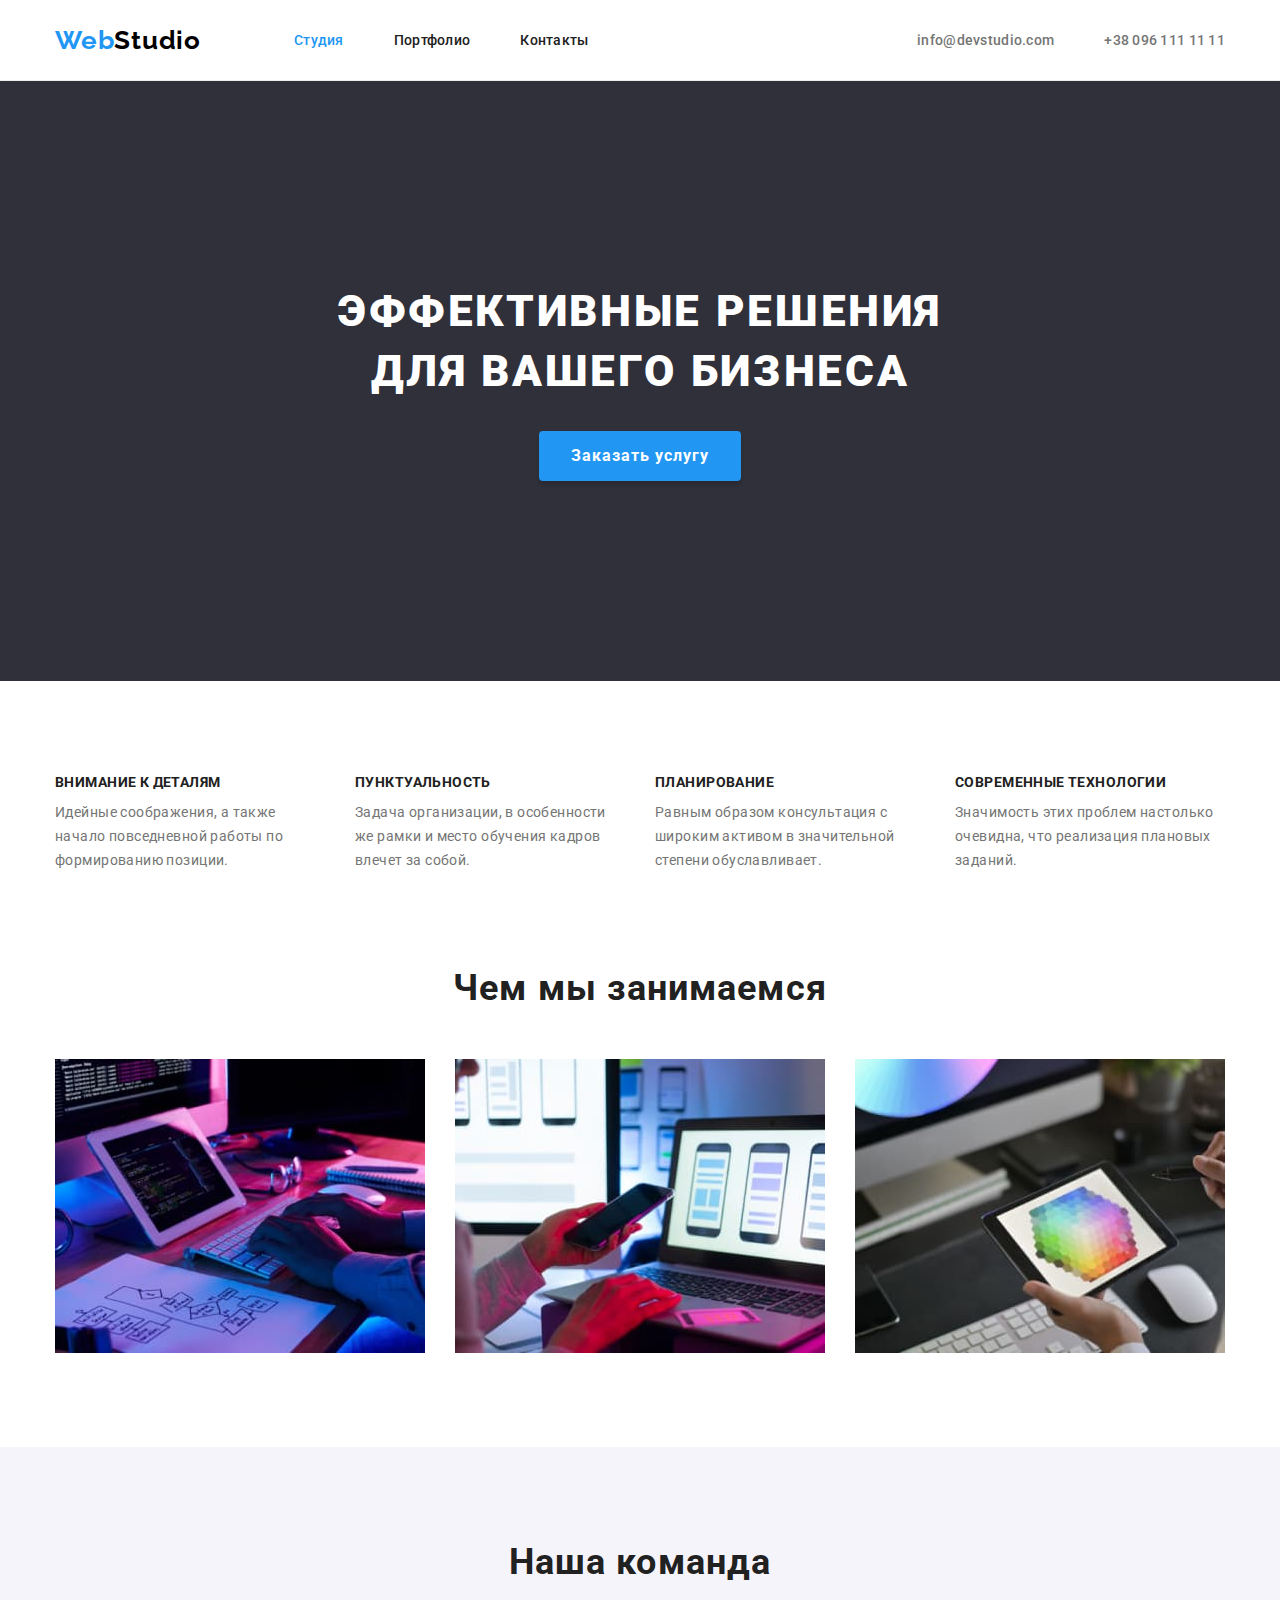
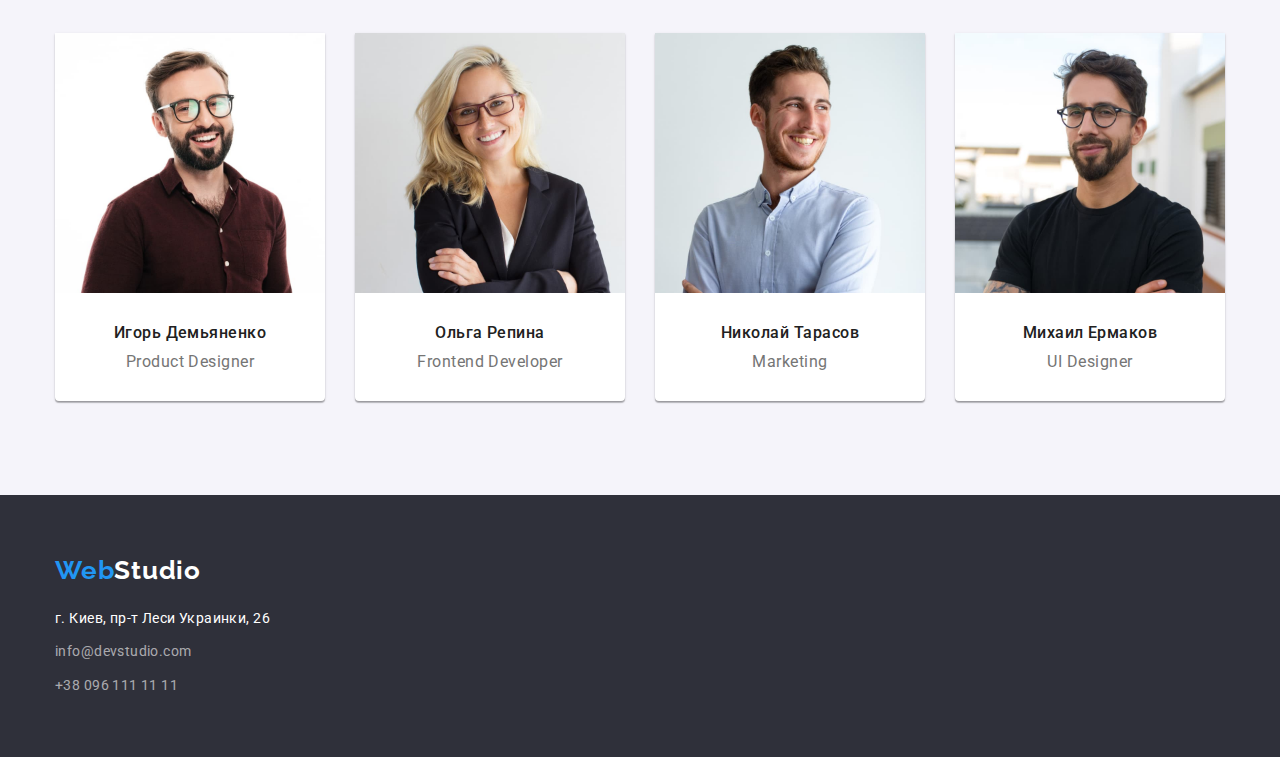
==== index.html @ ef883cbe "start-1" ====
<!DOCTYPE html>
<html lang="ru">

<head>
    <meta charset="UTF-8">
    <meta http-equiv="X-UA-Compatible" content="IE=edge">
    <meta name="viewport" content="width=device-width, initial-scale=1.0">
    <title>WebStudio</title>
    <link
    rel="stylesheet"
    href="https://cdnjs.cloudflare.com/ajax/libs/modern-normalize/1.1.0/modern-normalize.min.css"
    integrity="sha512-wpPYUAdjBVSE4KJnH1VR1HeZfpl1ub8YT/NKx4PuQ5NmX2tKuGu6U/JRp5y+Y8XG2tV+wKQpNHVUX03MfMFn9Q=="
    crossorigin="anonymous"
    referrerpolicy="no-referrer"
    />
    <link rel="preconnect" href="https://fonts.googleapis.com">
    <link rel="preconnect" href="https://fonts.gstatic.com" crossorigin>
    <link href="https://fonts.googleapis.com/css2?family=Raleway:wght@700&family=Roboto:wght@400;500;700;900&display=swap" rel="stylesheet">
    <link rel="stylesheet" href="./css/reset.css">    
    <link rel="stylesheet" href="./css/styles.css">
</head>

<body>
    <header class="header">
        <div class="container header-container">
        <nav class="page-nav">
            <a  href="./index.html" lang="en" class="logo">Web<span class="logo-text-black" >Studio</span></a>
            <ul class="nav-links" >
                <li class="nav-links-item"><a class="nav-links-link current-link" href="./index.html">Студия</a></li>
                <li class="nav-links-item"><a class="nav-links-link" href="./portfolio.html">Портфолио</a></li>
                <li class="nav-links-item"><a class="nav-links-link" href="#">Контакты</a></li>
            </ul>
        </nav>
            <ul class="contacts">
                <li class="contacts-item"><a href="mailto:info@devstudio.com" lang="en" class="contacts-link"> info@devstudio.com</a></li>
                <li class="contacts-item"><a href="tel:+380961111111" class="contacts-link" >+38 096 111 11 11</a></li>
            </ul>
        </div>
    </header>

    <main>
        <section class="hero-section">
            <h1 class="main-title">Эффективные решения для вашего бизнеса</h1>
            <button class="modal-btn" type="button"> Заказать услугу</button>
        </section>

        <section class="section">
            <h2 hidden>Студия</h2>
                <div class="container">
                    <ul class="studio-about">
                        <li class="studio-list">
                            <h3 class="studio-list-title">Внимание к деталям</h3>
                            <p class="studio-list-text">Идейные соображения, а также начало повседневной работы по формированию позиции.</p>
                        </li>
                        <li class="studio-list">
                            <h3 class="studio-list-title">Пунктуальность</h3>
                            <p class="studio-list-text">Задача организации, в особенности же рамки и место обучения кадров влечет за собой.</p>
                        </li>
                        <li class="studio-list">
                            <h3 class="studio-list-title">Планирование</h3>
                            <p class="studio-list-text">Равным образом консультация с широким активом в значительной степени обуславливает.</p>
                        </li>
                        <li class="studio-list">
                            <h3 class="studio-list-title">Современные технологии</h3>
                            <p class="studio-list-text">Значимость этих проблем настолько очевидна, что реализация плановых заданий.</p>
                        </li>
                    </ul>
                </div>
        </section>

        <section class="what-we-do-section">
            <h2 class="our-work-title">Чем мы занимаемся</h2>
                <div class="container">
                    <ul class="what-we-do-list">
                        <li class="our-work-img"><img src="images/img-working1.jpg" alt="фото чем мы занимаемся 1" width="370" height="294"></li>
                        <li class="our-work-img"><img src="images/img-working2.jpg" alt="фото чем мы занимаемся 2" width="370" height="294"></li>
                        <li class="our-work-img"><img src="images/img-working3.jpg" alt="фото чем мы занимаемся 3" width="370" height="294"></li>
                    </ul>
                </div>
        </section>

        <section class="section team-section">
            <h2 class="team-title">Наша команда</h2>
            <div class="container">
                <ul class="team-list">
                    <li class="team-list-item">
                        <img src="images/img-team1.jpg" alt="фото команда 1" width="270" height="260">
                        <div class="description-team"> 
                            <h3 class="team-names">Игорь Демьяненко</h3>
                            <p lang="en" class="team-position">Product Designer</p>
                        </div>
                    </li>

                    <li class="team-list-item">
                        <img src="images/img-team2.jpg" alt="фото команда 2" width="270" height="260">
                        <div  class="description-team">
                            <h3 class="team-names">Ольга Репина</h3>
                            <p lang="en" class="team-position">Frontend Developer</p>
                        </div>
                    </li>

                    <li class="team-list-item">
                        <img src="images/img-team3.jpg" alt="фото команда 3" width="270" height="260">
                        <div class="description-team">
                            <h3 class="team-names">Николай Тарасов</h3>
                            <p lang="en" class="team-position">Marketing</p>
                        </div>
                    </li>
                    
                    <li class="team-list-item">
                        <img src="images/img-team4.jpg" alt="фото команда 4" width="270" height="260">
                        <div class="description-team">
                            <h3 class="team-names">Михаил Ермаков</h3>
                            <p lang="en" class="team-position">UI Designer</p>
                        </div>
                    </li>
                </ul>
            </div>
        </section>

    </main>

    <footer class="footer">
        <div class="container footer-container">
            <a href="./index.html" lang="en" class="logo">Web<span class="logo-text-white">Studio</span></a>
            <address class="address">г. Киев, пр-т Леси Украинки, 26</address>
            <ul>
                <li class="contacts-list-footer">
                    <a href="mailto:info@devstudio.com" lang="en" class="contacts-list-link-footer" > info@devstudio.com</a>
                </li>
                <li class="contacts-list-footer">
                    <a href="tel:+380961111111" class="contacts-list-link-footer">+38 096 111 11 11</a>
                </li>
            </ul>
        </div>
    </footer>


</body>

</html>
---- css/styles.css ----
:root{
    --primary-color: #212121;
    --secondary-color: #757575;
    --white-color: #fff;
    --focus-hover-color: #2196F3;
    --background-color: #2F303A;
    --button-grey: #F5F4FA;
    --accent-color: #2196f3;
    --secondary-font-title: 'Raleway', sans-serif;
    --primary-font-title: 'Roboto', sans-serif;
    --secondary-background-color: #f5f4fa;
    --header-footer-background-color: #2f303a;
}

body {
    font-size: 14px;
    font-weight: 400;
    font-style: normal;
    font-family: 'Roboto', sans-serif;
    letter-spacing: 0.03em;
    color: var(--primary-color);
    background-color: var(--white-color);
}

.container {
    width: 1200px;
    margin: 0 auto;
    /* border: 1px solid red; */
    padding: 0 15px;
}

.section {
    padding: 94px 0;
}


.header-container,
.page-nav,
.contacts,
.nav-links,
.team-list,
.what-we-do-list,
.studio-about,
.button-filter-list,
.projects-list {
    display: flex;
}

.header-container{
    justify-content: space-between;
}


.logo {
    font-family: var(--secondary-font-title);
    font-weight: 700;
    font-size: 26px;
    line-height: calc(31 / 26);
    letter-spacing: 0.03em;
    color: #2196F3;
    margin-right: 93px;
}

.logo-text-black{
    color:  black;
}

.logo-text-white{
    color: white;
}

.nav-links-item + .nav-links-item {
    margin-left: 50px;
}


.contacts-item:not(:last-child) {
    margin-right: 50px;
}

.nav-links-link,
.contacts-link {
    padding: 32px 0;
    display: block;
    font-weight: 500;
    font-size: 14px;
    line-height: calc(16 / 14);
    letter-spacing: 0.02em;
    color: var(--primary-color);
}

.contacts-link{
    color: var(--secondary-color);
}

.contacts-link:focus,
.nav-links-link:focus,
.contacts-link-footer:focus,
.contacts-link:hover,
.nav-links-link:hover,
.contacts-link-footer:hover{
color: var(--focus-hover-color);
}

.page-nav {
    align-items: center;
}

.main-title-container,
.footer-container{
    background: var(--background-color);
}

.header {
    background-color: var(--white-color);
    border-bottom: 1px solid #ececec;
}


.contacts-link:focus,
.nav-links-link:hover,
.contacts-link:hover,
.nav-links-link:focus,
.contacts-list-link-footer:hover,
.contacts-list-link-footer:focus {
    color: var(--accent-color);
}

.modal-btn:hover,
.modal-btn:focus {
    background: #188ce8;
    box-shadow: 0px 4px 4px rgba(0, 0, 0, 0.15);
    border-radius: 4px;
}

.nav-links-item:current {
    color: var(--accent-color);
}

.current-link {
    color: var(--accent-color);
}

.modal-btn {
    font-family: inherit;
    font-weight: 700;
    font-size: 16px;
    font-style: inherit;
    line-height: 1.88em;
    letter-spacing: 0.06em;
    background-color: var(--accent-color);
    color: var(--white-color);
    box-shadow: 0px 4px 4px rgba(0, 0, 0, 0.15);
    border-radius: 4px;
    padding: 10px 32px;
    margin-top: 30px;
}

.main-title{
    font-weight: 900;
    font-size: 44px;
    line-height: calc(60 / 44);
    text-align: center;
    letter-spacing: 0.06em;
    text-transform: uppercase;
    color: var(--white-color);
    margin: auto;
    width: 696px;
    height: 120px;
}

.hero-section {
    background-color: var(--header-footer-background-color);
    text-align: center;
    padding: 200px 0;
}


.studio-list h3 {
    font-weight: 700;
    line-height: 1.14;
    font-size: inherit;
    text-transform: uppercase;
    margin-bottom: 10px;
}


.studio-list-text{
    line-height: 1.71em;
    color: var(--secondary-color);
    width: 270px;
} 

.what-we-do-section {
    background-color: var(--white-color);
    padding-bottom: 94px;
}

.our-work-title,
.team-title{
    font-weight: 700;
    font-size: 36px;
    line-height: calc(42 / 36);
    text-align: center;
    letter-spacing: 0.03em;
    color: var(--primary-color);
    margin-bottom: 50px;
}

.our-work-img {
    width: 370px;
    mix-blend-mode: normal;
}

.section h2 {
    margin-bottom: 50px;
}

.team-section {
    background-color: var(--secondary-background-color);
}

.team-list-item {
    background-color: var(--white-color);
    box-shadow: 0px 1px 3px rgba(0, 0, 0, 0.12), 0px 1px 1px rgba(0, 0, 0, 0.14),
    0px 2px 1px rgba(0, 0, 0, 0.2);
    border-radius: 0px 0px 4px 4px;
}

.team-names{
    font-weight: 500;
    font-size: 16px;
    line-height: calc(19 / 16);
    letter-spacing: 0.03em;
    color: var(--primary-color);
    text-align: center;
    margin-bottom: 10px;
}

.description-team {
    padding: 30px 0;
}

.studio-list:not(:last-child),
.our-work-img:not(:last-child),
.team-list-item:not(:last-child) {
    margin-right: 30px;
}

.team-position{
    font-size: 16px;
    line-height: calc(19 / 16);
    letter-spacing: 0.03em;
    text-align: center;
    color: var(--secondary-color);
}


.footer {
    background-color: var(--header-footer-background-color);
    padding: 60px 0;
}


.address{
    font-style: normal;
    font-weight: normal;
    font-size: 14px;
    line-height: calc(24 / 14);
    letter-spacing: 0.03em;
    color: var(--white-color);
    margin-top: 20px;
    margin-bottom: 9px;
}

.contacts-list-link-footer{
font-weight: normal;
font-size: 14px;
line-height: calc(24 / 14);
letter-spacing: 0.03em;
color: rgba(255, 255, 255, 0.6);
}

.contacts-list-footer:not(:last-child) {
    margin-bottom: 9px;
    line-height: 1.71em;
}

/* PORTFOLIO*/

.button-filter-item {
    font-family: inherit;
    font-style: inherit;
    font-weight: 500;
    font-size: 16px;
    line-height: 1.63em;
    align-items: center;
    text-align: center;
    border-radius: 4px;
    letter-spacing: inherit;
    color: inherit;
    background: var(--secondary-background-color);
    border-radius: 4px;
    height: 38px;
    padding: 6px 22px;
    margin: 0 8px 50px 0;
}
.button-filter-item + .button-filter-item + .button-filter-item {
    margin-right: 30px;
}

.button-filter-item:hover,
.button-filter-item:focus {
    color: var(--white-color);
    background-color: var(--accent-color);
    box-shadow: 0px 3px 1px rgba(0, 0, 0, 0.1), 0px 1px 2px rgba(0, 0, 0, 0.08),
    0px 2px 2px rgba(0, 0, 0, 0.12);
}
.description-title {
    font-weight: 700;
    font-size: 18px;
    line-height: 2em;
    letter-spacing: 0.06em;
    margin-bottom: 4px;
}
.description-subtitle {
    font-size: 16px;
    line-height: 1.88em;
    color: var(--secondary-color);
}
.description-projects {
    padding: 20px 24px;
}
.filter-section {
    background-color: var(--white-color);
}
.button-filter-list {
    justify-content: center;
}

.projects-list {
    flex-wrap: wrap;
    margin: -15px;
}
.projects-list-item {
    margin: 15px;

    flex-basis: calc(100% / 3 - 30px);
}
.description-projects {
    border: 1px solid #eeeeee;
    overflow: hidden;
}

.no-gap {
    display: block;
}
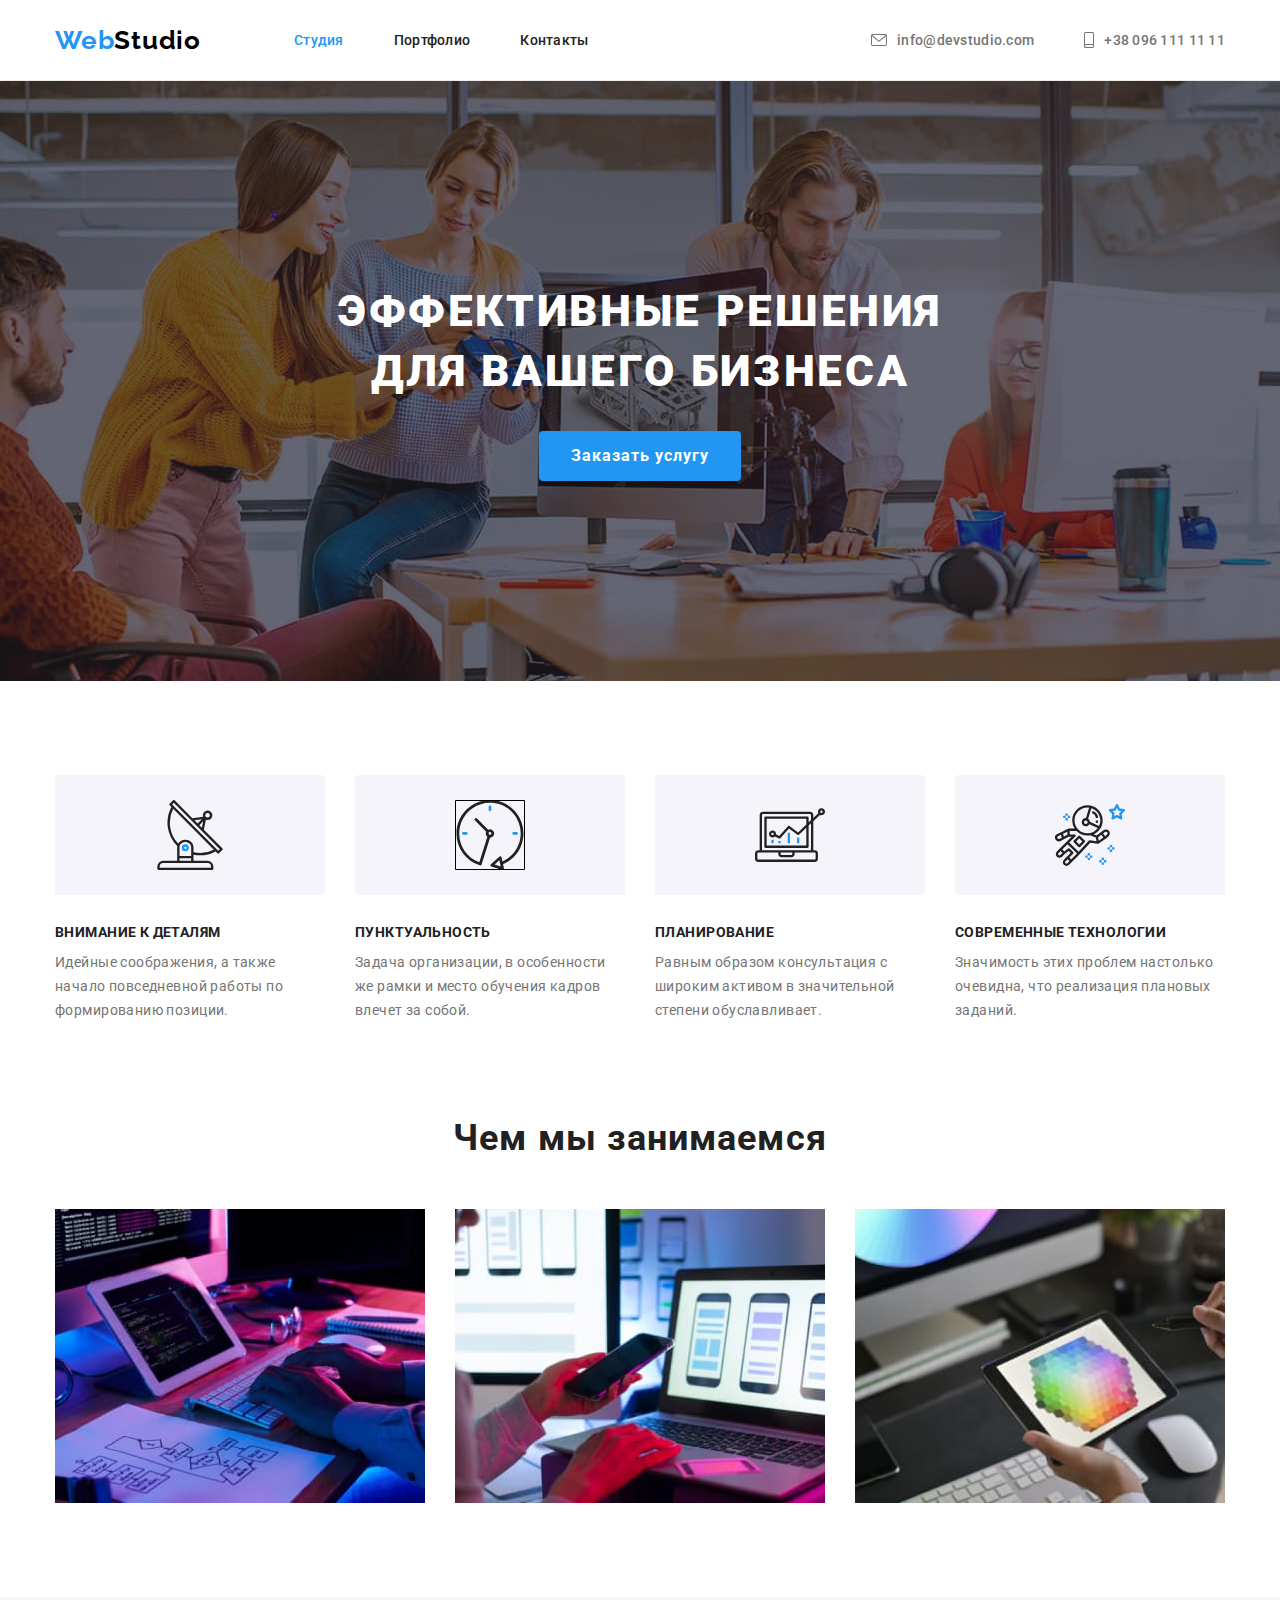
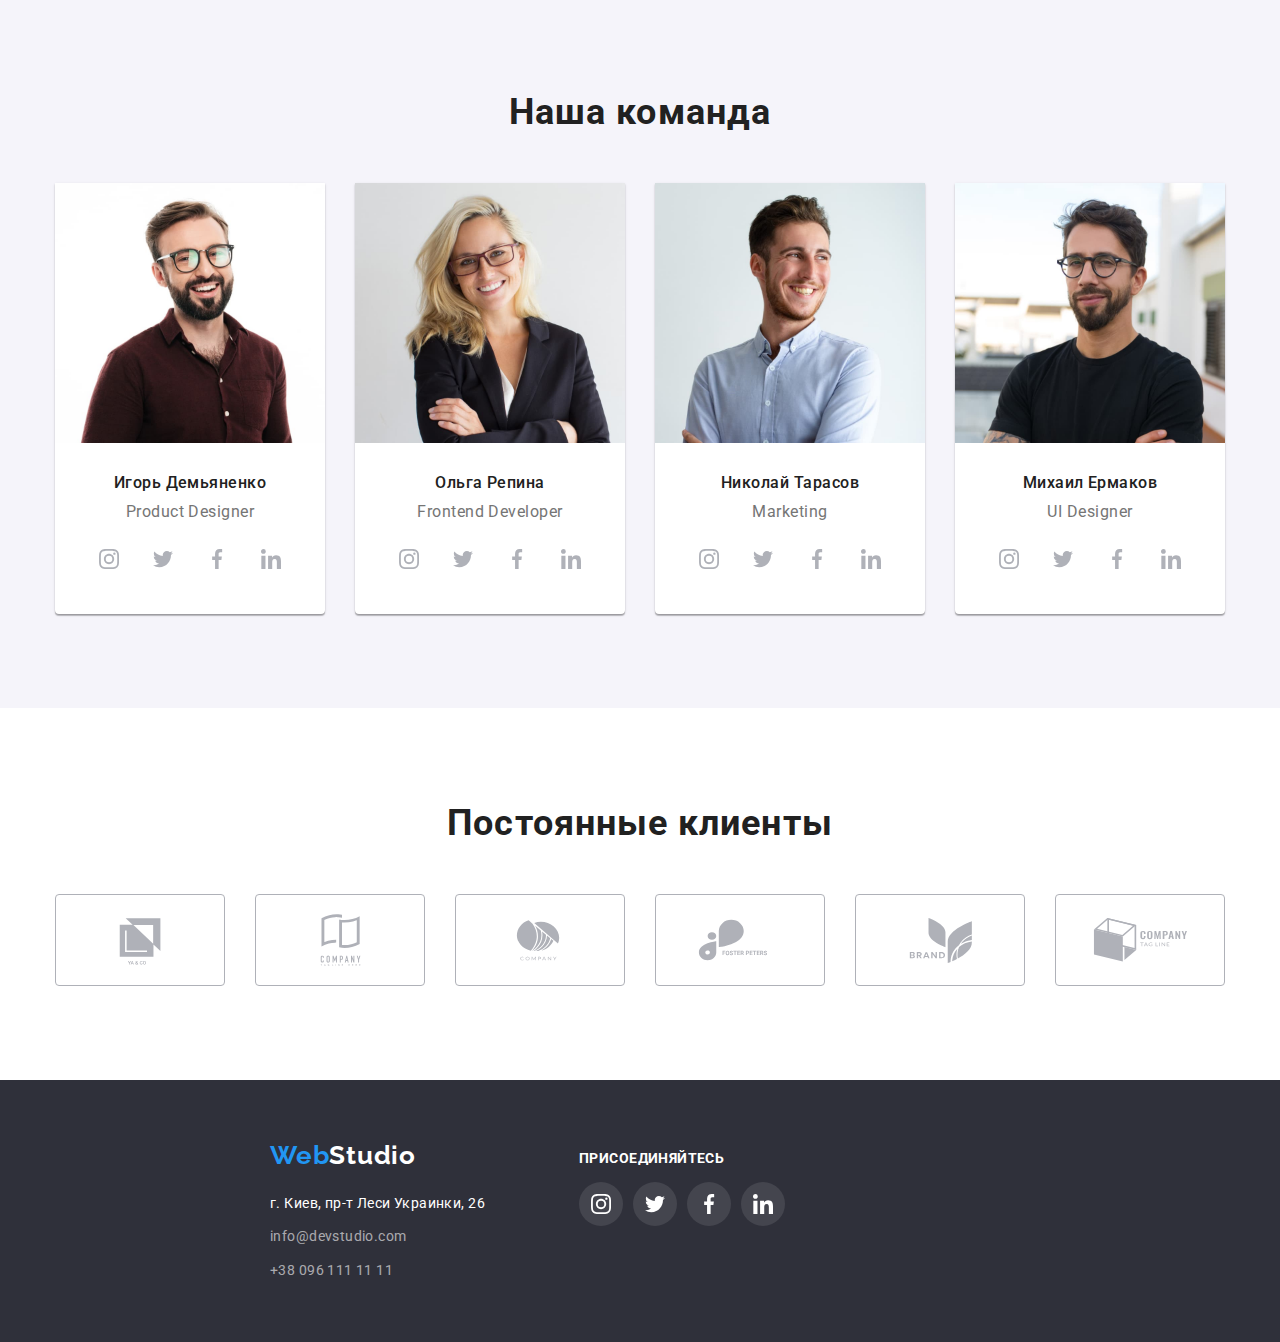
==== commit 9cdce85f: "hw-4-fin1" ====
--- a/index.html
+++ b/index.html
@@ -32,8 +32,22 @@
             </ul>
         </nav>
             <ul class="contacts">
-                <li class="contacts-item"><a href="mailto:info@devstudio.com" lang="en" class="contacts-link"> info@devstudio.com</a></li>
-                <li class="contacts-item"><a href="tel:+380961111111" class="contacts-link" >+38 096 111 11 11</a></li>
+                <li class="contacts-item">
+                    <a href="mailto:info@devstudio.com" lang="en" class="contacts-link"> 
+                        <svg class="header-contacts-svg" width="16px" height="12px">
+                            <use href="./images/sprite-svg.svg#icon-envelope"></use>
+                        </svg>
+                        info@devstudio.com
+                    </a>
+                </li>
+                <li class="contacts-item">
+                    <a href="tel:+380961111111" class="contacts-link" >
+                        <svg class="header-contacts-svg" width="10px" height="16px">
+                            <use href="./images/sprite-svg.svg#icon-smartphone"></use>
+                        </svg>
+                        +38 096 111 11 11
+                    </a>
+                </li>
             </ul>
         </div>
     </header>
@@ -49,18 +63,38 @@
                 <div class="container">
                     <ul class="studio-about">
                         <li class="studio-list">
+                            <button type="button" class="button-studio-list"> 
+                                <svg class="studio-list-svg" width="70px" height="70px"> 
+                                    <use href="./images/sprite-svg.svg#icon-antenna"></use> 
+                                </svg>
+                            </button>
                             <h3 class="studio-list-title">Внимание к деталям</h3>
                             <p class="studio-list-text">Идейные соображения, а также начало повседневной работы по формированию позиции.</p>
                         </li>
                         <li class="studio-list">
+                            <button type="button" class="button-studio-list">
+                                <svg class="studio-list-svg" width="70px" height="70px">
+                                    <use href="./images/sprite-svg.svg#icon-clock"></use>
+                                </svg>
+                            </button>
                             <h3 class="studio-list-title">Пунктуальность</h3>
                             <p class="studio-list-text">Задача организации, в особенности же рамки и место обучения кадров влечет за собой.</p>
                         </li>
                         <li class="studio-list">
+                            <button type="button" class="button-studio-list">
+                                <svg class="studio-list-svg" width="70px" height="70px">
+                                    <use href="./images/sprite-svg.svg#icon-diagram"></use>
+                                </svg>
+                            </button>
                             <h3 class="studio-list-title">Планирование</h3>
                             <p class="studio-list-text">Равным образом консультация с широким активом в значительной степени обуславливает.</p>
                         </li>
                         <li class="studio-list">
+                            <button type="button" class="button-studio-list">
+                                <svg class="studio-list-svg" width="70px" height="70px">
+                                    <use href="./images/sprite-svg.svg#icon-astronaut"></use>
+                                </svg>
+                            </button>
                             <h3 class="studio-list-title">Современные технологии</h3>
                             <p class="studio-list-text">Значимость этих проблем настолько очевидна, что реализация плановых заданий.</p>
                         </li>
@@ -88,6 +122,44 @@
                         <div class="description-team"> 
                             <h3 class="team-names">Игорь Демьяненко</h3>
                             <p lang="en" class="team-position">Product Designer</p>
+                            <ul class="team-social-list">
+                                <li class="team-social-list-item">
+                                    <button type="button" class="button-team-social-list">
+                                        <a href="" class="team-list-social-link">
+                                            <svg class="team-list-svg">
+                                                <use href="./images/sprite-svg.svg#icon-instagram"></use>
+                                            </svg>
+                                        </a>
+                                    </button>
+                                </li>
+                                <li class="team-social-list-item">
+                                    <button type="button" class="button-team-social-list">
+                                        <a href="" class="team-list-social-link">
+                                            <svg class="team-list-svg">
+                                                <use href="./images/sprite-svg.svg#icon-twitter"></use>
+                                            </svg>
+                                        </a>
+                                    </button>
+                                </li>
+                                <li class="team-social-list-item">
+                                    <button type="button" class="button-team-social-list">
+                                        <a href="" class="team-list-social-link">
+                                            <svg class="team-list-svg">
+                                                <use href="./images/sprite-svg.svg#icon-facebook"></use>
+                                            </svg>
+                                        </a>
+                                    </button>
+                                </li>
+                                <li class="team-social-list-item">
+                                    <button type="button" class="button-team-social-list">
+                                        <a href="" class="team-list-social-link">
+                                            <svg class="team-list-svg">
+                                                <use href="./images/sprite-svg.svg#icon-linkedin"></use>
+                                            </svg>
+                                        </a>
+                                    </button>
+                                </li>
+                            </ul>
                         </div>
                     </li>
 
@@ -96,6 +168,44 @@
                         <div  class="description-team">
                             <h3 class="team-names">Ольга Репина</h3>
                             <p lang="en" class="team-position">Frontend Developer</p>
+                            <ul class="team-social-list">
+                                <li class="team-social-list-item">
+                                    <button type="button" class="button-team-social-list">
+                                        <a href="" class="team-list-social-link">
+                                            <svg class="team-list-svg">
+                                                <use href="./images/sprite-svg.svg#icon-instagram"></use>
+                                            </svg>
+                                        </a>
+                                    </button>
+                                </li>
+                                <li class="team-social-list-item">
+                                    <button type="button" class="button-team-social-list">
+                                        <a href="" class="team-list-social-link">
+                                            <svg class="team-list-svg">
+                                                <use href="./images/sprite-svg.svg#icon-twitter"></use>
+                                            </svg>
+                                        </a>
+                                    </button>
+                                </li>
+                                <li class="team-social-list-item">
+                                    <button type="button" class="button-team-social-list">
+                                        <a href="" class="team-list-social-link">
+                                            <svg class="team-list-svg">
+                                                <use href="./images/sprite-svg.svg#icon-facebook"></use>
+                                            </svg>
+                                        </a>
+                                    </button>
+                                </li>
+                                <li class="team-social-list-item">
+                                    <button type="button" class="button-team-social-list">
+                                        <a href="" class="team-list-social-link">
+                                            <svg class="team-list-svg">
+                                                <use href="./images/sprite-svg.svg#icon-linkedin"></use>
+                                            </svg>
+                                        </a>
+                                    </button>
+                                </li>
+                            </ul>
                         </div>
                     </li>
 
@@ -104,6 +214,44 @@
                         <div class="description-team">
                             <h3 class="team-names">Николай Тарасов</h3>
                             <p lang="en" class="team-position">Marketing</p>
+                            <ul class="team-social-list">
+                                <li class="team-social-list-item">
+                                    <button type="button" class="button-team-social-list">
+                                        <a href="" class="team-list-social-link">
+                                            <svg class="team-list-svg">
+                                                <use href="./images/sprite-svg.svg#icon-instagram"></use>
+                                            </svg>
+                                        </a>
+                                    </button>
+                                </li>
+                                <li class="team-social-list-item">
+                                    <button type="button" class="button-team-social-list">
+                                        <a href="" class="team-list-social-link">
+                                            <svg class="team-list-svg">
+                                                <use href="./images/sprite-svg.svg#icon-twitter"></use>
+                                            </svg>
+                                        </a>
+                                    </button>
+                                </li>
+                                <li class="team-social-list-item">
+                                    <button type="button" class="button-team-social-list">
+                                        <a href="" class="team-list-social-link">
+                                            <svg class="team-list-svg">
+                                                <use href="./images/sprite-svg.svg#icon-facebook"></use>
+                                            </svg>
+                                        </a>
+                                    </button>
+                                </li>
+                                <li class="team-social-list-item">
+                                    <button type="button" class="button-team-social-list">
+                                        <a href="" class="team-list-social-link">
+                                            <svg class="team-list-svg">
+                                                <use href="./images/sprite-svg.svg#icon-linkedin"></use>
+                                            </svg>
+                                        </a>
+                                    </button>
+                                </li>
+                            </ul>
                         </div>
                     </li>
                     
@@ -112,24 +260,168 @@
                         <div class="description-team">
                             <h3 class="team-names">Михаил Ермаков</h3>
                             <p lang="en" class="team-position">UI Designer</p>
+                            <ul class="team-social-list">
+                                <li class="team-social-list-item">
+                                    <button type="button" class="button-team-social-list">
+                                        <a href="" class="team-list-social-link">
+                                            <svg class="team-list-svg">
+                                                <use href="./images/sprite-svg.svg#icon-instagram"></use>
+                                            </svg>
+                                        </a>
+                                    </button>
+                                </li>
+                                <li class="team-social-list-item">
+                                    <button type="button" class="button-team-social-list">
+                                        <a href="" class="team-list-social-link">
+                                            <svg class="team-list-svg">
+                                                <use href="./images/sprite-svg.svg#icon-twitter"></use>
+                                            </svg>
+                                        </a>
+                                    </button>
+                                </li>
+                                <li class="team-social-list-item">
+                                    <button type="button" class="button-team-social-list">
+                                        <a href="" class="team-list-social-link">
+                                            <svg class="team-list-svg">
+                                                <use href="./images/sprite-svg.svg#icon-facebook"></use>
+                                            </svg>
+                                        </a>
+                                    </button>
+                                </li>
+                                <li class="team-social-list-item">
+                                    <button type="button" class="button-team-social-list">
+                                        <a href="" class="team-list-social-link">
+                                            <svg class="team-list-svg">
+                                                <use href="./images/sprite-svg.svg#icon-linkedin"></use>
+                                            </svg>
+                                        </a>
+                                    </button>
+                                </li>
+                            </ul>
                         </div>
                     </li>
                 </ul>
             </div>
         </section>
 
+        <section class="section clients-section">
+            <h2 class="clients-title">Постоянные клиенты</h2>
+            <div class="container">
+                <ul class="clients-list">
+                    <li class="clients-list-item">
+                        <button type="button" class="button-clients-list">
+                            <a href="" class="clients-list-link">
+                                <svg class="clients-icon-svg">
+                                    <use href="./images/sprite-svg.svg#icon-client1"></use>
+                                </svg>
+                            </a>
+                        </button>
+                    </li>
+                    <li class="clients-list-item">
+                        <button type="button" class="button-clients-list">
+                            <a href="" class="clients-list-link">
+                                <svg class="clients-icon-svg">
+                                    <use href="./images/sprite-svg.svg#icon-client2"></use>
+                                </svg>
+                            </a>
+                        </button>
+                    </li>
+                    <li class="clients-list-item">
+                        <button type="button" class="button-clients-list">
+                            <svg class="clients-icon-svg">
+                                <use href="./images/sprite-svg.svg#icon-client3"></use>
+                            </svg>
+                        </button>
+                    </li>
+                    <li class="clients-list-item">
+                        <button type="button" class="button-clients-list">
+                            <a href="" class="clients-list-link">
+                                <svg class="clients-icon-svg">
+                                    <use href="./images/sprite-svg.svg#icon-client4"></use>
+                                </svg>
+                            </a>
+                        </button>
+                    </li>
+                    <li class="clients-list-item">
+                        <button type="button" class="button-clients-list">
+                            <a href="" class="clients-list-link">
+                                <svg class="clients-icon-svg">
+                                    <use href="./images/sprite-svg.svg#icon-client5"></use>
+                                </svg>
+                            </a>
+                        </button>
+                    </li>
+                    <li class="clients-list-item">
+                        <button type="button" class="button-clients-list">
+                            <a href="" class="clients-list-link">
+                                <svg class="clients-icon-svg">
+                                    <use href="./images/sprite-svg.svg#icon-client6"></use>
+                                </svg>
+                            </a>
+                        </button>
+                    </li>
+                </ul>
+
+            </div>
+        </section>
+
     </main>
 
     <footer class="footer">
         <div class="container footer-container">
-            <a href="./index.html" lang="en" class="logo">Web<span class="logo-text-white">Studio</span></a>
-            <address class="address">г. Киев, пр-т Леси Украинки, 26</address>
-            <ul>
-                <li class="contacts-list-footer">
-                    <a href="mailto:info@devstudio.com" lang="en" class="contacts-list-link-footer" > info@devstudio.com</a>
+            <ul class="footer-contacts-boxes">
+                <li class="contacts-box">
+                    <a href="./index.html" lang="en" class="logo">Web<span class="logo-text-white">Studio</span></a>
+                    <address class="address">г. Киев, пр-т Леси Украинки, 26</address>
+                    <ul>
+                        <li class="contacts-list-footer">
+                            <a href="mailto:info@devstudio.com" lang="en" class="contacts-list-link-footer" > info@devstudio.com</a>
+                        </li>
+                        <li class="contacts-list-footer">
+                            <a href="tel:+380961111111" class="contacts-list-link-footer">+38 096 111 11 11</a>
+                        </li>
+                    </ul>
                 </li>
-                <li class="contacts-list-footer">
-                    <a href="tel:+380961111111" class="contacts-list-link-footer">+38 096 111 11 11</a>
+                <li class="footer-social-box">
+                    <h3 class="footer-social-title">ПРИСОЕДИНЯЙТЕСЬ</h3>
+                    <ul class="footer-social-list">
+                        <li class="footer-social-list-item">
+                            <button type="button" class="button-footer-social-list">
+                                <a href="" class="footer-list-social-link">
+                                    <svg class="footer-list-social-svg">
+                                        <use href="./images/sprite-svg.svg#icon-instagram"></use>
+                                    </svg>
+                                </a>
+                            </button>
+                        </li>
+                        <li class="footer-social-list-item">
+                            <button type="button" class="button-footer-social-list">
+                                <a href="" class="footer-list-social-link">
+                                    <svg class="footer-list-social-svg">
+                                        <use href="./images/sprite-svg.svg#icon-twitter"></use>
+                                    </svg>
+                                </a>
+                            </button>
+                        </li>
+                        <li class="footer-social-list-item">
+                            <button type="button" class="button-footer-social-list">
+                                <a href="" class="footer-list-social-link">
+                                    <svg class="footer-list-social-svg">
+                                        <use href="./images/sprite-svg.svg#icon-facebook"></use>
+                                    </svg>
+                                </a>
+                            </button>
+                        </li>
+                        <li class="footer-social-list-item">
+                            <button type="button" class="button-footer-social-list">
+                                <a href="" class="footer-list-social-link">
+                                    <svg class="footer-list-social-svg">
+                                        <use href="./images/sprite-svg.svg#icon-linkedin"></use>
+                                    </svg>
+                                </a>
+                            </button>
+                        </li>
+                    </ul>
                 </li>
             </ul>
         </div>
--- a/css/styles.css
+++ b/css/styles.css
@@ -10,6 +10,7 @@
     --primary-font-title: 'Roboto', sans-serif;
     --secondary-background-color: #f5f4fa;
     --header-footer-background-color: #2f303a;
+    --grey-icons-AFB1B8: #AFB1B8;
 }
 
 body {
@@ -25,7 +26,7 @@
 .container {
     width: 1200px;
     margin: 0 auto;
-    /* border: 1px solid red; */
+    /*border: 1px solid red; */
     padding: 0 15px;
 }
 
@@ -42,7 +43,8 @@
 .what-we-do-list,
 .studio-about,
 .button-filter-list,
-.projects-list {
+.projects-list,
+.clients-list {
     display: flex;
 }
 
@@ -90,15 +92,24 @@
 }
 
 .contacts-link{
+    display: flex;
+    align-items: center;
     color: var(--secondary-color);
-}
+    gap: 10px;
+}
+
+.header-contacts-svg {
+    fill: currentColor;
+}
+
+
 
 .contacts-link:focus,
 .nav-links-link:focus,
 .contacts-link-footer:focus,
 .contacts-link:hover,
 .nav-links-link:hover,
-.contacts-link-footer:hover{
+.contacts-link-footer:hover {
 color: var(--focus-hover-color);
 }
 
@@ -173,7 +184,20 @@
     background-color: var(--header-footer-background-color);
     text-align: center;
     padding: 200px 0;
-}
+    max-width: 1600px;
+    height: 600px;
+    margin-left: auto;
+    margin-right: auto;
+    background-image: linear-gradient(
+        to right,
+        rgba(47, 48, 58, 0.4),
+        rgba(47, 48, 58, 0.4)),
+    url(../images/img-bg.jpg);
+    background-repeat: no-repeat;
+    background-position: center;
+    background-size: cover;
+}
+
 
 
 .studio-list h3 {
@@ -184,20 +208,34 @@
     margin-bottom: 10px;
 }
 
-
-.studio-list-text{
+.button-studio-list {
+    display: flex;
+    margin: 0 0 30px 0;
+    padding: 25px 100px;
+    width: 270px;
+    height: 120px;
+    border-radius: 4px;
+    background-color: rgba(245, 244, 250, 1);
+}
+
+
+.studio-list-text {
     line-height: 1.71em;
     color: var(--secondary-color);
     width: 270px;
 } 
 
+
+
+
 .what-we-do-section {
     background-color: var(--white-color);
     padding-bottom: 94px;
 }
 
 .our-work-title,
-.team-title{
+.team-title,
+.clients-title{
     font-weight: 700;
     font-size: 36px;
     line-height: calc(42 / 36);
@@ -211,6 +249,8 @@
     width: 370px;
     mix-blend-mode: normal;
 }
+
+
 
 .section h2 {
     margin-bottom: 50px;
@@ -237,6 +277,84 @@
     margin-bottom: 10px;
 }
 
+.team-social-list {
+    display: inline-flex;
+    margin-right: 32px;
+    margin-left: 32px;
+}
+
+.team-social-list-item {
+    margin-top: 16px;
+}
+
+.team-social-list-item:not(:last-child) {
+    margin-right: 10px;
+}
+
+.button-team-social-list {
+    width: 44px;
+    height: 44px;
+    border-radius: 50%;
+    background-color: var(--white-color);
+    color: var(--white-color);
+}
+
+.button-team-social-list:focus,
+.button-team-social-list:hover {
+    background-color: var(--focus-hover-color);
+    color: var(--white-color);
+}
+
+.team-list-svg {
+    width: 44px;
+    height: 44px;
+    padding: 12px;
+    fill: var(--grey-icons-AFB1B8)
+}
+
+
+.team-list-svg:hover {
+    fill: var(--white-color);
+}
+
+
+
+.clients-list {
+gap: 30px;
+}
+
+.button-clients-list{
+    display: flex;
+    box-sizing: border-box;
+    width: 170px;
+    height: 92px;
+    border-radius: 4px;
+    background-color: var(--white-color);
+    border: 1px solid var(--grey-icons-AFB1B8);
+}
+
+.button-clients-list:hover,
+.button-clients-list:focus {
+border: 1px solid var(--focus-hover-color);
+}
+
+.clients-list-link {
+    width: 170px;
+    height: 92px;
+}
+
+.clients-icon-svg {
+    width: 170px;
+    height: 92px;
+    padding: 16px 32px;
+    fill: var(--grey-icons-AFB1B8);
+}
+
+.clients-icon-svg:hover,
+.clients-icon-svg:focus {
+    fill: var(--focus-hover-color);
+}
+
 .description-team {
     padding: 30px 0;
 }
@@ -261,6 +379,10 @@
     padding: 60px 0;
 }
 
+.footer-contacts-boxes {
+    display: flex;
+    margin-left: 215px;
+}
 
 .address{
     font-style: normal;
@@ -285,6 +407,62 @@
     margin-bottom: 9px;
     line-height: 1.71em;
 }
+
+.footer-social-box {
+    margin-left: 70px;
+}
+
+.footer-social-title {
+    font-family: 'Roboto';
+    font-style: normal;
+    font-weight: 700;
+    font-size: 14px;
+    line-height: 16px;
+    color: var(--white-color);
+    margin-top: 10px;
+    align-items: baseline;
+}
+
+.footer-social-list {
+    display: inline-flex;
+    margin-right: 32px;
+}
+
+.footer-social-list-item {
+    margin-top: 16px;
+}
+
+.footer-social-list-item:not(:last-child) {
+    margin-right: 10px;
+}
+
+.button-footer-social-list {
+    width: 44px;
+    height: 44px;
+    border-radius: 50%;
+    background-color: rgba(255, 255, 255, 0.1);
+}
+
+.button-footer-social-list:hover,
+.button-footer-social-list:focus {
+background-color: var(--accent-color)
+}
+
+
+.footer-list-social-svg {
+    width: 44px;
+    height: 44px;
+    padding: 12px;
+    fill: var(--white-color)
+}
+
+/*.footer-list-social-svg:hover,
+.footer-list-social-svg:focus {
+    fill: var(--white-color);
+}*/
+
+
+
 
 /* PORTFOLIO*/
 
@@ -344,9 +522,13 @@
 }
 .projects-list-item {
     margin: 15px;
-
     flex-basis: calc(100% / 3 - 30px);
 }
+.projects-list-item:hover {
+    box-shadow: 0px 1px 3px rgba(0, 0, 0, 0.12), 0px 1px 1px rgba(0, 0, 0, 0.14),
+    0px 2px 1px rgba(0, 0, 0, 0.2);
+}
+
 .description-projects {
     border: 1px solid #eeeeee;
     overflow: hidden;
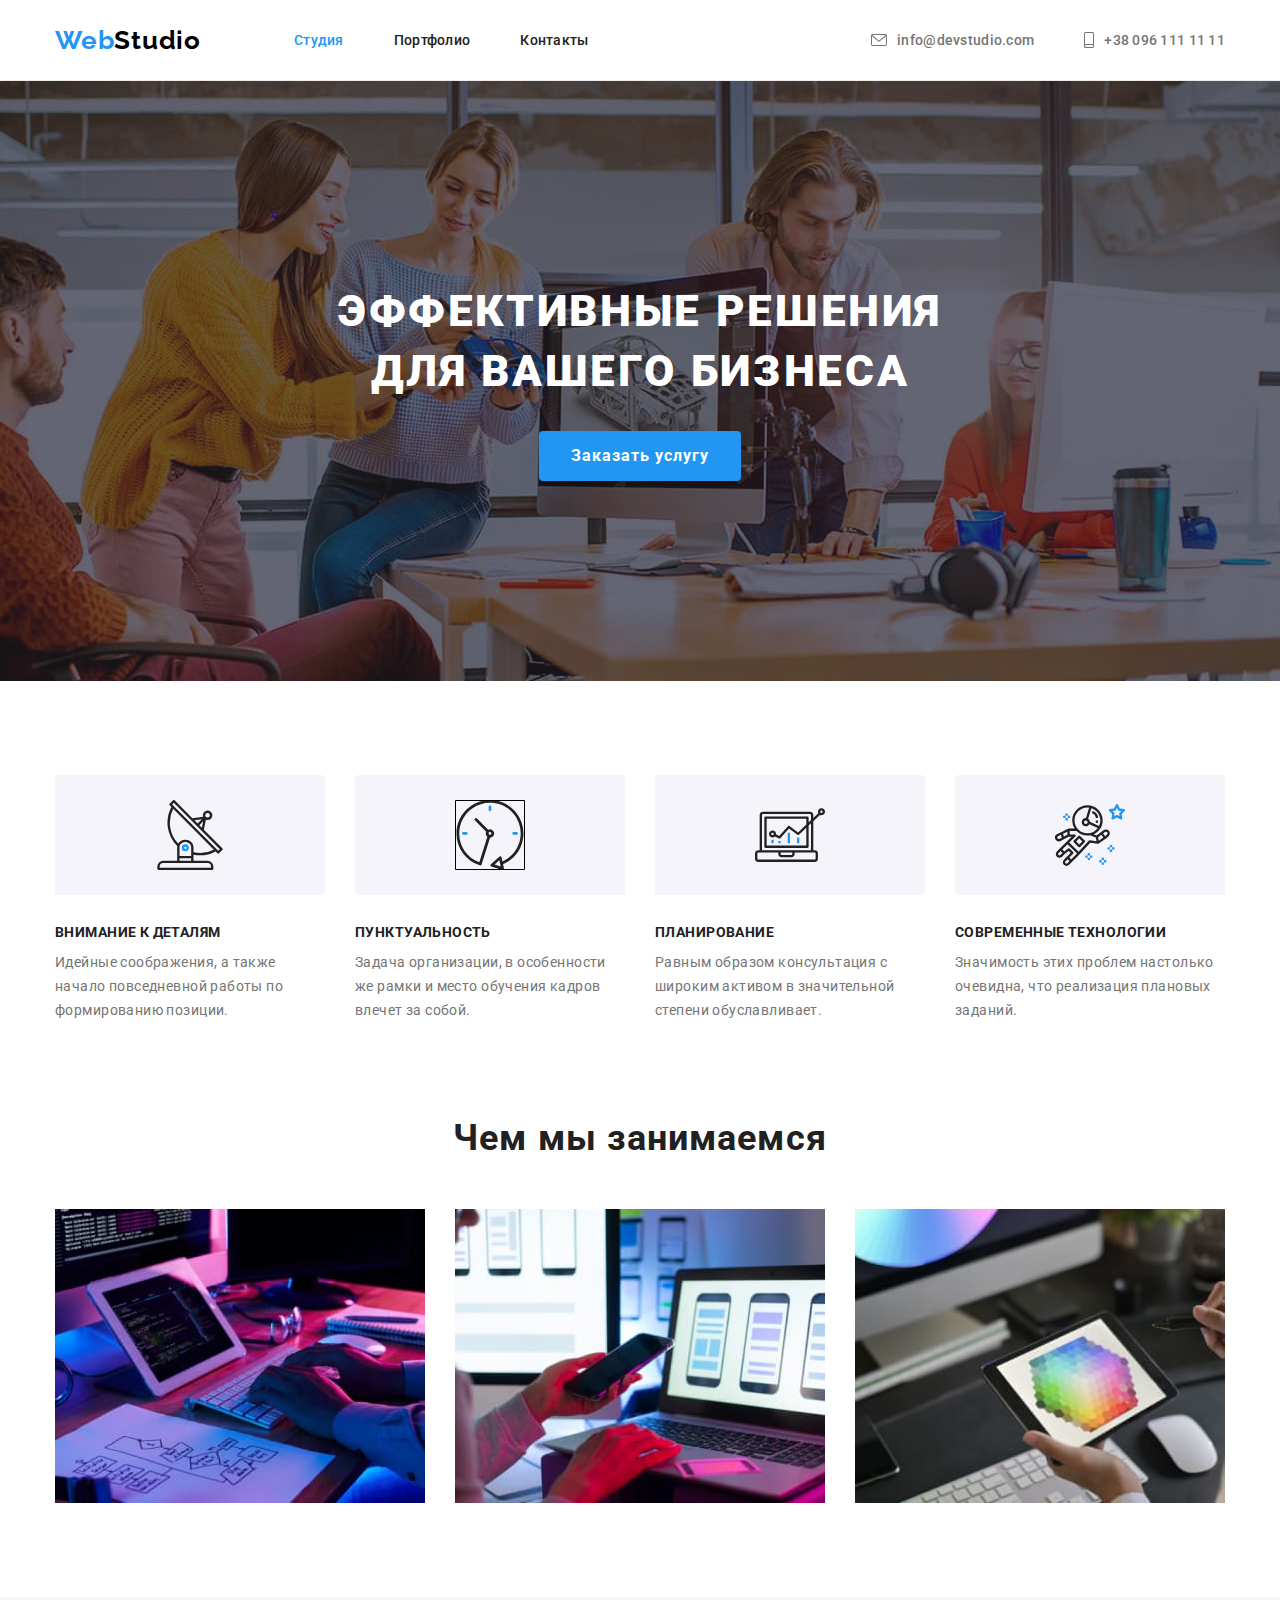
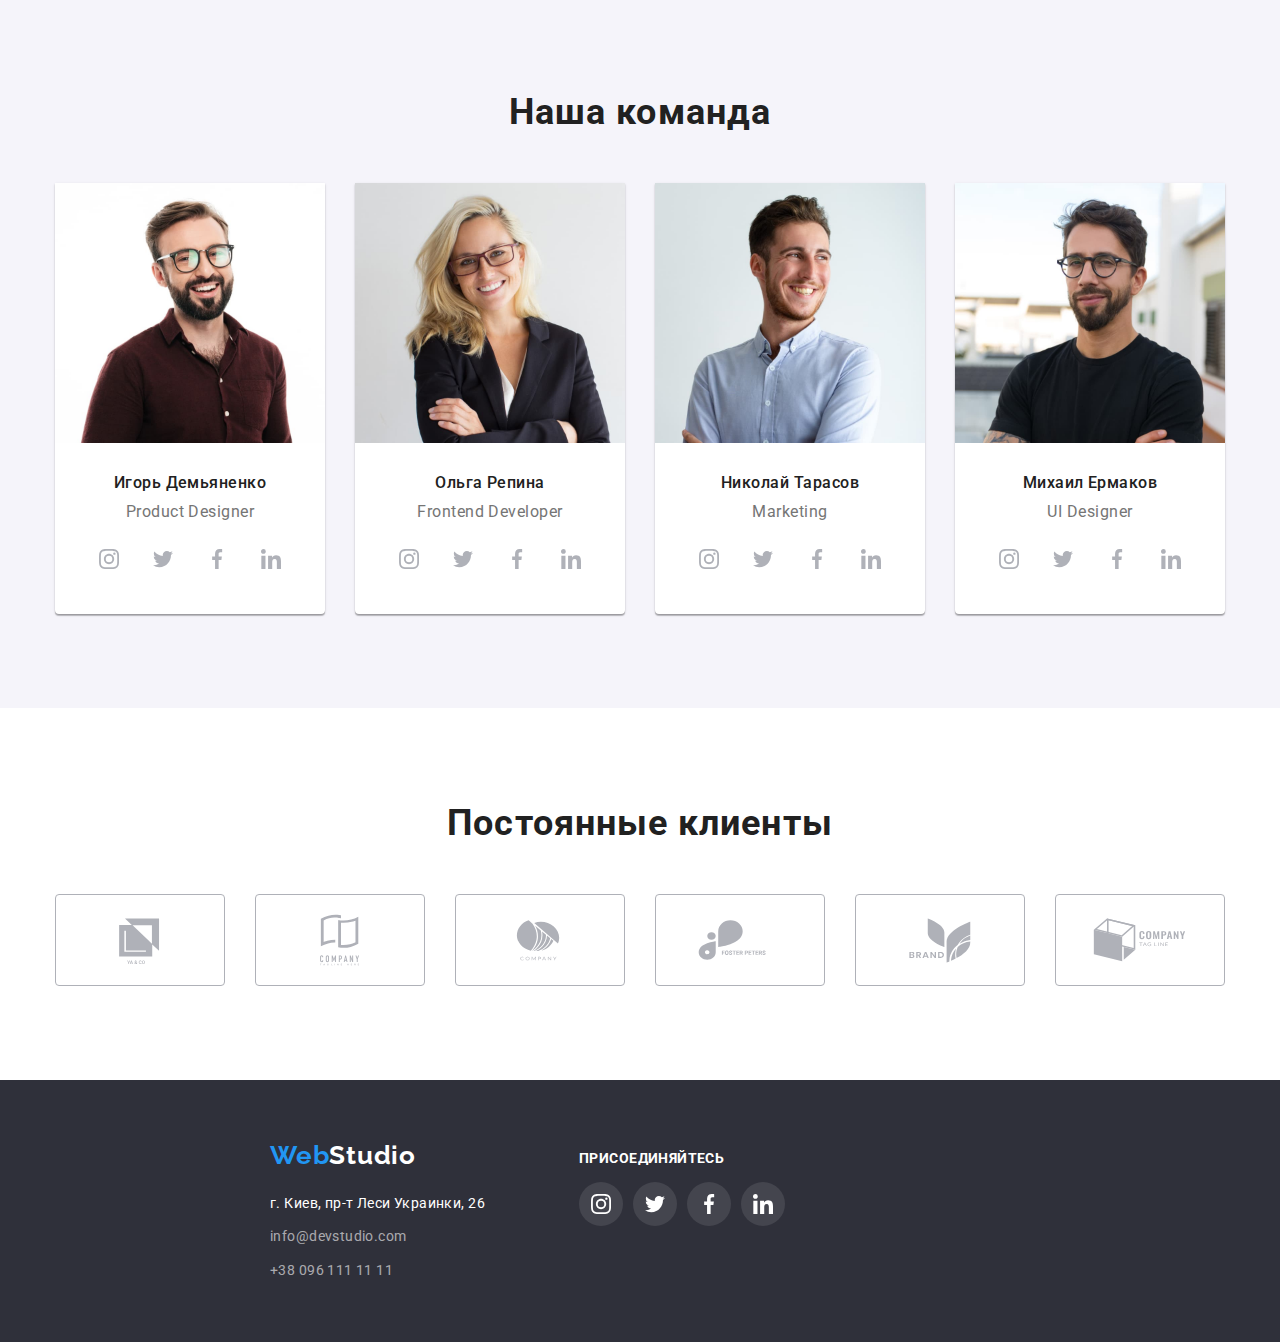
==== commit 6853eeb2: "validator2" ====
--- a/index.html
+++ b/index.html
@@ -125,38 +125,30 @@
                             <ul class="team-social-list">
                                 <li class="team-social-list-item">
                                     <button type="button" class="button-team-social-list">
-                                        <a href="" class="team-list-social-link">
                                             <svg class="team-list-svg">
                                                 <use href="./images/sprite-svg.svg#icon-instagram"></use>
                                             </svg>
-                                        </a>
-                                    </button>
-                                </li>
-                                <li class="team-social-list-item">
-                                    <button type="button" class="button-team-social-list">
-                                        <a href="" class="team-list-social-link">
+                                    </button>
+                                </li>
+                                <li class="team-social-list-item">
+                                    <button type="button" class="button-team-social-list">
                                             <svg class="team-list-svg">
                                                 <use href="./images/sprite-svg.svg#icon-twitter"></use>
                                             </svg>
-                                        </a>
-                                    </button>
-                                </li>
-                                <li class="team-social-list-item">
-                                    <button type="button" class="button-team-social-list">
-                                        <a href="" class="team-list-social-link">
+                                    </button>
+                                </li>
+                                <li class="team-social-list-item">
+                                    <button type="button" class="button-team-social-list">
                                             <svg class="team-list-svg">
                                                 <use href="./images/sprite-svg.svg#icon-facebook"></use>
                                             </svg>
-                                        </a>
-                                    </button>
-                                </li>
-                                <li class="team-social-list-item">
-                                    <button type="button" class="button-team-social-list">
-                                        <a href="" class="team-list-social-link">
+                                    </button>
+                                </li>
+                                <li class="team-social-list-item">
+                                    <button type="button" class="button-team-social-list">
                                             <svg class="team-list-svg">
                                                 <use href="./images/sprite-svg.svg#icon-linkedin"></use>
                                             </svg>
-                                        </a>
                                     </button>
                                 </li>
                             </ul>
@@ -171,38 +163,30 @@
                             <ul class="team-social-list">
                                 <li class="team-social-list-item">
                                     <button type="button" class="button-team-social-list">
-                                        <a href="" class="team-list-social-link">
                                             <svg class="team-list-svg">
                                                 <use href="./images/sprite-svg.svg#icon-instagram"></use>
                                             </svg>
-                                        </a>
-                                    </button>
-                                </li>
-                                <li class="team-social-list-item">
-                                    <button type="button" class="button-team-social-list">
-                                        <a href="" class="team-list-social-link">
+                                    </button>
+                                </li>
+                                <li class="team-social-list-item">
+                                    <button type="button" class="button-team-social-list">
                                             <svg class="team-list-svg">
                                                 <use href="./images/sprite-svg.svg#icon-twitter"></use>
                                             </svg>
-                                        </a>
-                                    </button>
-                                </li>
-                                <li class="team-social-list-item">
-                                    <button type="button" class="button-team-social-list">
-                                        <a href="" class="team-list-social-link">
+                                    </button>
+                                </li>
+                                <li class="team-social-list-item">
+                                    <button type="button" class="button-team-social-list">
                                             <svg class="team-list-svg">
                                                 <use href="./images/sprite-svg.svg#icon-facebook"></use>
                                             </svg>
-                                        </a>
-                                    </button>
-                                </li>
-                                <li class="team-social-list-item">
-                                    <button type="button" class="button-team-social-list">
-                                        <a href="" class="team-list-social-link">
+                                    </button>
+                                </li>
+                                <li class="team-social-list-item">
+                                    <button type="button" class="button-team-social-list">
                                             <svg class="team-list-svg">
                                                 <use href="./images/sprite-svg.svg#icon-linkedin"></use>
                                             </svg>
-                                        </a>
                                     </button>
                                 </li>
                             </ul>
@@ -217,38 +201,30 @@
                             <ul class="team-social-list">
                                 <li class="team-social-list-item">
                                     <button type="button" class="button-team-social-list">
-                                        <a href="" class="team-list-social-link">
                                             <svg class="team-list-svg">
                                                 <use href="./images/sprite-svg.svg#icon-instagram"></use>
                                             </svg>
-                                        </a>
-                                    </button>
-                                </li>
-                                <li class="team-social-list-item">
-                                    <button type="button" class="button-team-social-list">
-                                        <a href="" class="team-list-social-link">
+                                    </button>
+                                </li>
+                                <li class="team-social-list-item">
+                                    <button type="button" class="button-team-social-list">
                                             <svg class="team-list-svg">
                                                 <use href="./images/sprite-svg.svg#icon-twitter"></use>
                                             </svg>
-                                        </a>
-                                    </button>
-                                </li>
-                                <li class="team-social-list-item">
-                                    <button type="button" class="button-team-social-list">
-                                        <a href="" class="team-list-social-link">
+                                    </button>
+                                </li>
+                                <li class="team-social-list-item">
+                                    <button type="button" class="button-team-social-list">
                                             <svg class="team-list-svg">
                                                 <use href="./images/sprite-svg.svg#icon-facebook"></use>
                                             </svg>
-                                        </a>
-                                    </button>
-                                </li>
-                                <li class="team-social-list-item">
-                                    <button type="button" class="button-team-social-list">
-                                        <a href="" class="team-list-social-link">
+                                    </button>
+                                </li>
+                                <li class="team-social-list-item">
+                                    <button type="button" class="button-team-social-list">
                                             <svg class="team-list-svg">
                                                 <use href="./images/sprite-svg.svg#icon-linkedin"></use>
                                             </svg>
-                                        </a>
                                     </button>
                                 </li>
                             </ul>
@@ -263,38 +239,30 @@
                             <ul class="team-social-list">
                                 <li class="team-social-list-item">
                                     <button type="button" class="button-team-social-list">
-                                        <a href="" class="team-list-social-link">
                                             <svg class="team-list-svg">
                                                 <use href="./images/sprite-svg.svg#icon-instagram"></use>
                                             </svg>
-                                        </a>
-                                    </button>
-                                </li>
-                                <li class="team-social-list-item">
-                                    <button type="button" class="button-team-social-list">
-                                        <a href="" class="team-list-social-link">
+                                    </button>
+                                </li>
+                                <li class="team-social-list-item">
+                                    <button type="button" class="button-team-social-list">
                                             <svg class="team-list-svg">
                                                 <use href="./images/sprite-svg.svg#icon-twitter"></use>
                                             </svg>
-                                        </a>
-                                    </button>
-                                </li>
-                                <li class="team-social-list-item">
-                                    <button type="button" class="button-team-social-list">
-                                        <a href="" class="team-list-social-link">
+                                    </button>
+                                </li>
+                                <li class="team-social-list-item">
+                                    <button type="button" class="button-team-social-list">
                                             <svg class="team-list-svg">
                                                 <use href="./images/sprite-svg.svg#icon-facebook"></use>
                                             </svg>
-                                        </a>
-                                    </button>
-                                </li>
-                                <li class="team-social-list-item">
-                                    <button type="button" class="button-team-social-list">
-                                        <a href="" class="team-list-social-link">
+                                    </button>
+                                </li>
+                                <li class="team-social-list-item">
+                                    <button type="button" class="button-team-social-list">
                                             <svg class="team-list-svg">
                                                 <use href="./images/sprite-svg.svg#icon-linkedin"></use>
                                             </svg>
-                                        </a>
                                     </button>
                                 </li>
                             </ul>
@@ -310,20 +278,16 @@
                 <ul class="clients-list">
                     <li class="clients-list-item">
                         <button type="button" class="button-clients-list">
-                            <a href="" class="clients-list-link">
                                 <svg class="clients-icon-svg">
                                     <use href="./images/sprite-svg.svg#icon-client1"></use>
                                 </svg>
-                            </a>
-                        </button>
-                    </li>
-                    <li class="clients-list-item">
-                        <button type="button" class="button-clients-list">
-                            <a href="" class="clients-list-link">
+                        </button>
+                    </li>
+                    <li class="clients-list-item">
+                        <button type="button" class="button-clients-list">
                                 <svg class="clients-icon-svg">
                                     <use href="./images/sprite-svg.svg#icon-client2"></use>
                                 </svg>
-                            </a>
                         </button>
                     </li>
                     <li class="clients-list-item">
@@ -335,29 +299,23 @@
                     </li>
                     <li class="clients-list-item">
                         <button type="button" class="button-clients-list">
-                            <a href="" class="clients-list-link">
                                 <svg class="clients-icon-svg">
                                     <use href="./images/sprite-svg.svg#icon-client4"></use>
                                 </svg>
-                            </a>
-                        </button>
-                    </li>
-                    <li class="clients-list-item">
-                        <button type="button" class="button-clients-list">
-                            <a href="" class="clients-list-link">
+                        </button>
+                    </li>
+                    <li class="clients-list-item">
+                        <button type="button" class="button-clients-list">
                                 <svg class="clients-icon-svg">
                                     <use href="./images/sprite-svg.svg#icon-client5"></use>
                                 </svg>
-                            </a>
-                        </button>
-                    </li>
-                    <li class="clients-list-item">
-                        <button type="button" class="button-clients-list">
-                            <a href="" class="clients-list-link">
+                        </button>
+                    </li>
+                    <li class="clients-list-item">
+                        <button type="button" class="button-clients-list">
                                 <svg class="clients-icon-svg">
                                     <use href="./images/sprite-svg.svg#icon-client6"></use>
                                 </svg>
-                            </a>
                         </button>
                     </li>
                 </ul>
@@ -387,38 +345,30 @@
                     <ul class="footer-social-list">
                         <li class="footer-social-list-item">
                             <button type="button" class="button-footer-social-list">
-                                <a href="" class="footer-list-social-link">
                                     <svg class="footer-list-social-svg">
                                         <use href="./images/sprite-svg.svg#icon-instagram"></use>
                                     </svg>
-                                </a>
                             </button>
                         </li>
                         <li class="footer-social-list-item">
                             <button type="button" class="button-footer-social-list">
-                                <a href="" class="footer-list-social-link">
                                     <svg class="footer-list-social-svg">
                                         <use href="./images/sprite-svg.svg#icon-twitter"></use>
                                     </svg>
-                                </a>
                             </button>
                         </li>
                         <li class="footer-social-list-item">
                             <button type="button" class="button-footer-social-list">
-                                <a href="" class="footer-list-social-link">
                                     <svg class="footer-list-social-svg">
                                         <use href="./images/sprite-svg.svg#icon-facebook"></use>
                                     </svg>
-                                </a>
                             </button>
                         </li>
                         <li class="footer-social-list-item">
                             <button type="button" class="button-footer-social-list">
-                                <a href="" class="footer-list-social-link">
                                     <svg class="footer-list-social-svg">
                                         <use href="./images/sprite-svg.svg#icon-linkedin"></use>
                                     </svg>
-                                </a>
                             </button>
                         </li>
                     </ul>
--- a/css/styles.css
+++ b/css/styles.css
@@ -338,11 +338,6 @@
 border: 1px solid var(--focus-hover-color);
 }
 
-.clients-list-link {
-    width: 170px;
-    height: 92px;
-}
-
 .clients-icon-svg {
     width: 170px;
     height: 92px;
@@ -455,11 +450,6 @@
     padding: 12px;
     fill: var(--white-color)
 }
-
-/*.footer-list-social-svg:hover,
-.footer-list-social-svg:focus {
-    fill: var(--white-color);
-}*/
 
 
 
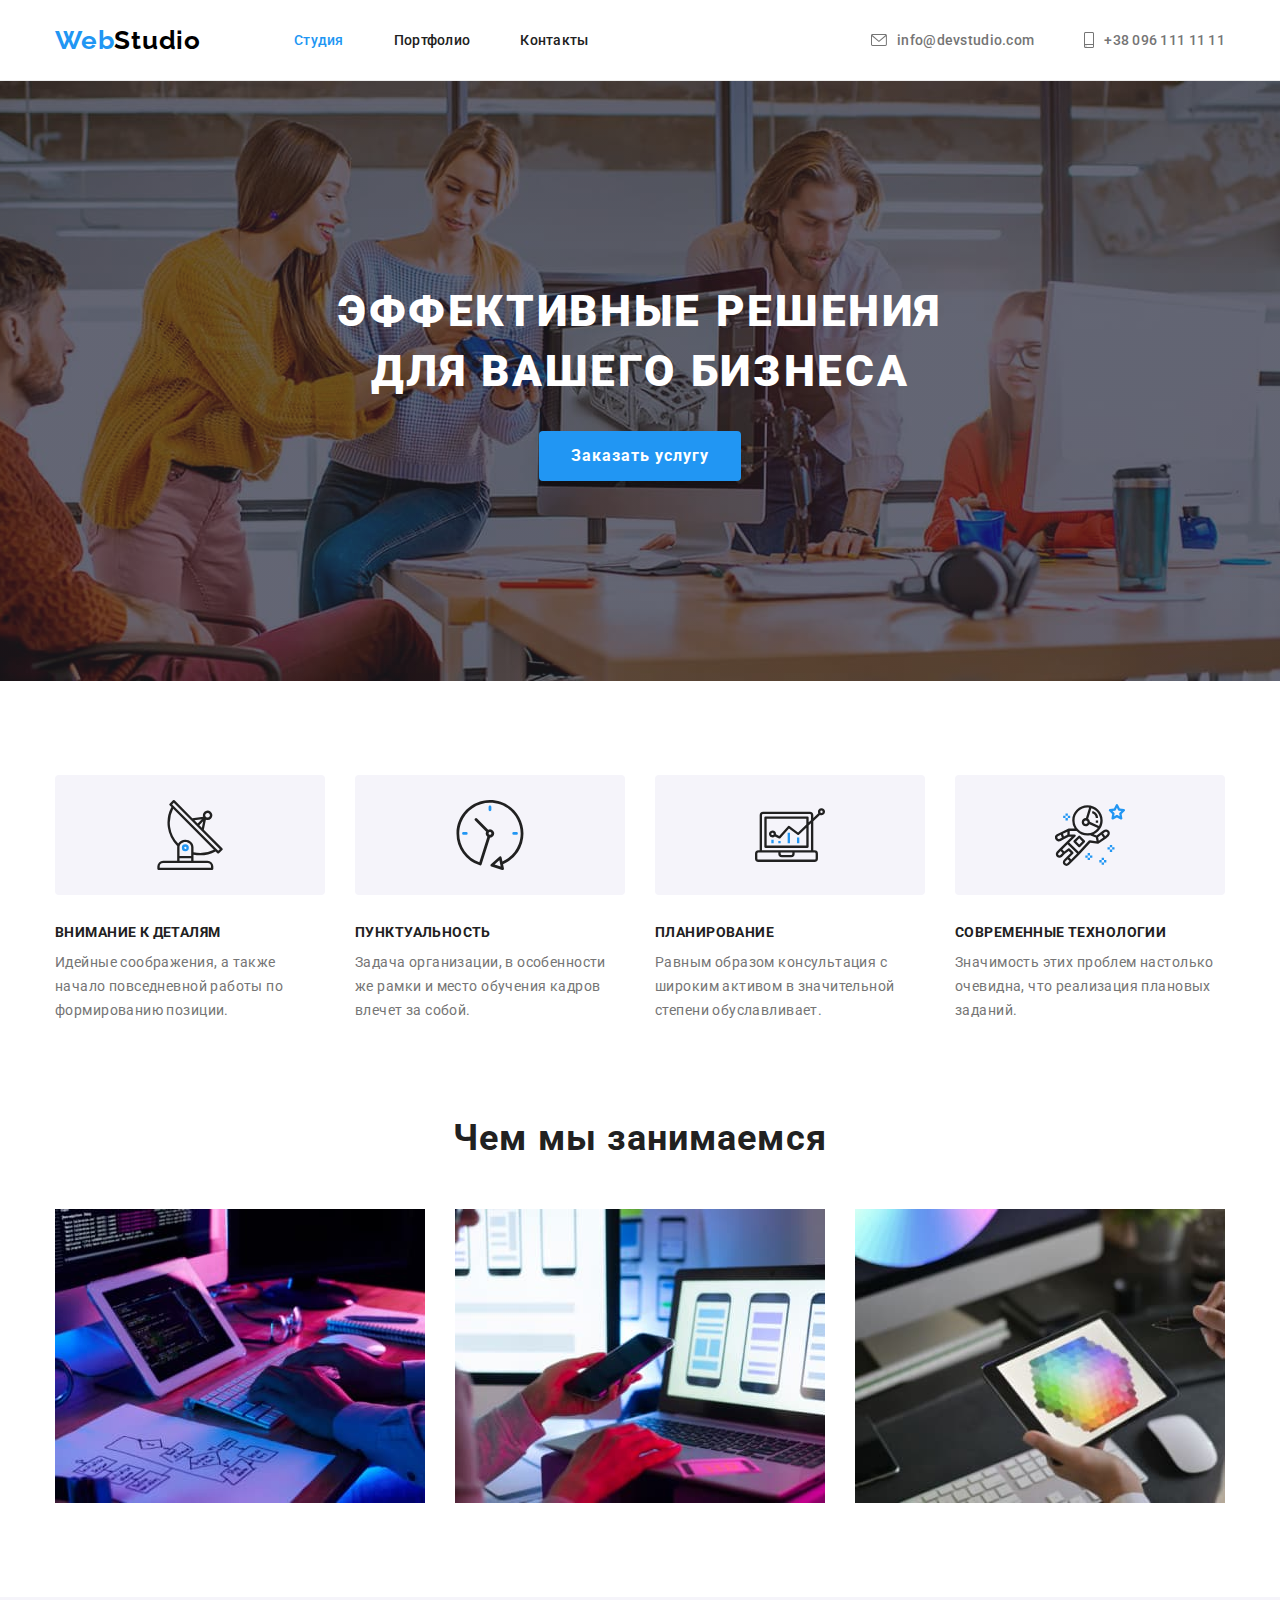
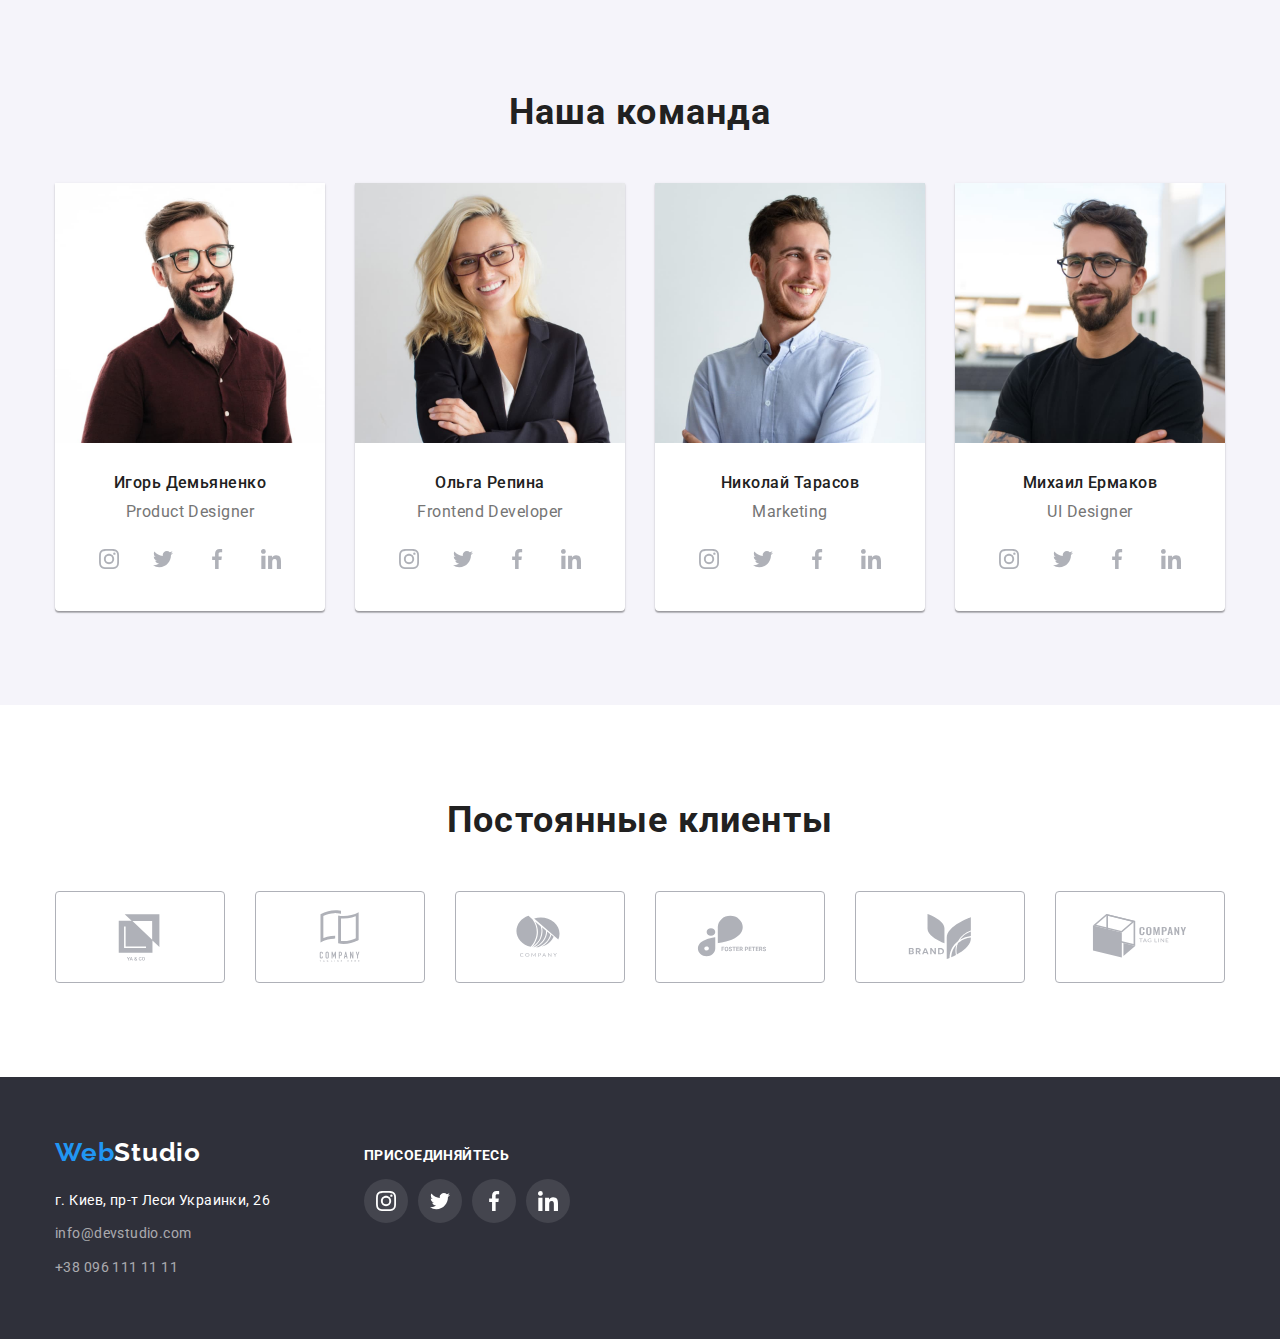
==== commit a6800d6f: "mentor-fixes" ====
--- a/index.html
+++ b/index.html
@@ -63,37 +63,39 @@
                 <div class="container">
                     <ul class="studio-about">
                         <li class="studio-list">
-                            <button type="button" class="button-studio-list"> 
+                            <div class="box-studio-list">
                                 <svg class="studio-list-svg" width="70px" height="70px"> 
                                     <use href="./images/sprite-svg.svg#icon-antenna"></use> 
                                 </svg>
-                            </button>
+                            </div>
                             <h3 class="studio-list-title">Внимание к деталям</h3>
                             <p class="studio-list-text">Идейные соображения, а также начало повседневной работы по формированию позиции.</p>
                         </li>
                         <li class="studio-list">
-                            <button type="button" class="button-studio-list">
+                            <div class="box-studio-list">
                                 <svg class="studio-list-svg" width="70px" height="70px">
                                     <use href="./images/sprite-svg.svg#icon-clock"></use>
                                 </svg>
-                            </button>
+                            </div>
                             <h3 class="studio-list-title">Пунктуальность</h3>
                             <p class="studio-list-text">Задача организации, в особенности же рамки и место обучения кадров влечет за собой.</p>
                         </li>
                         <li class="studio-list">
-                            <button type="button" class="button-studio-list">
+                            <div class="box-studio-list">
                                 <svg class="studio-list-svg" width="70px" height="70px">
                                     <use href="./images/sprite-svg.svg#icon-diagram"></use>
                                 </svg>
+                            </div>
                             </button>
                             <h3 class="studio-list-title">Планирование</h3>
                             <p class="studio-list-text">Равным образом консультация с широким активом в значительной степени обуславливает.</p>
                         </li>
                         <li class="studio-list">
-                            <button type="button" class="button-studio-list">
+                            <div class="box-studio-list"> 
                                 <svg class="studio-list-svg" width="70px" height="70px">
                                     <use href="./images/sprite-svg.svg#icon-astronaut"></use>
                                 </svg>
+                            </div>
                             </button>
                             <h3 class="studio-list-title">Современные технологии</h3>
                             <p class="studio-list-text">Значимость этих проблем настолько очевидна, что реализация плановых заданий.</p>
@@ -103,7 +105,9 @@
         </section>
 
         <section class="what-we-do-section">
-            <h2 class="our-work-title">Чем мы занимаемся</h2>
+                <div class="container">
+                    <h2 class="title">Чем мы занимаемся</h2>
+                </div>
                 <div class="container">
                     <ul class="what-we-do-list">
                         <li class="our-work-img"><img src="images/img-working1.jpg" alt="фото чем мы занимаемся 1" width="370" height="294"></li>
@@ -114,7 +118,9 @@
         </section>
 
         <section class="section team-section">
-            <h2 class="team-title">Наша команда</h2>
+            <div class="container">
+                <h2 class="title">Наша команда</h2>
+            </div>
             <div class="container">
                 <ul class="team-list">
                     <li class="team-list-item">
@@ -124,32 +130,32 @@
                             <p lang="en" class="team-position">Product Designer</p>
                             <ul class="team-social-list">
                                 <li class="team-social-list-item">
-                                    <button type="button" class="button-team-social-list">
-                                            <svg class="team-list-svg">
+                                    <a href="" class="team-social-list-link">
+                                            <svg class="team-list-svg" width="20" height="20">
                                                 <use href="./images/sprite-svg.svg#icon-instagram"></use>
                                             </svg>
-                                    </button>
-                                </li>
-                                <li class="team-social-list-item">
-                                    <button type="button" class="button-team-social-list">
-                                            <svg class="team-list-svg">
+                                    </a>
+                                </li>
+                                <li class="team-social-list-item">
+                                    <a href="" class="team-social-list-link">
+                                            <svg class="team-list-svg" width="20" height="20">
                                                 <use href="./images/sprite-svg.svg#icon-twitter"></use>
                                             </svg>
-                                    </button>
-                                </li>
-                                <li class="team-social-list-item">
-                                    <button type="button" class="button-team-social-list">
-                                            <svg class="team-list-svg">
+                                    </a>
+                                </li>
+                                <li class="team-social-list-item">
+                                    <a href="" class="team-social-list-link">
+                                            <svg class="team-list-svg" width="20" height="20">
                                                 <use href="./images/sprite-svg.svg#icon-facebook"></use>
                                             </svg>
-                                    </button>
-                                </li>
-                                <li class="team-social-list-item">
-                                    <button type="button" class="button-team-social-list">
-                                            <svg class="team-list-svg">
+                                    </a>
+                                </li>
+                                <li class="team-social-list-item">
+                                    <a href="" class="team-social-list-link">
+                                            <svg class="team-list-svg" width="20" height="20">
                                                 <use href="./images/sprite-svg.svg#icon-linkedin"></use>
                                             </svg>
-                                    </button>
+                                    </a>
                                 </li>
                             </ul>
                         </div>
@@ -162,32 +168,32 @@
                             <p lang="en" class="team-position">Frontend Developer</p>
                             <ul class="team-social-list">
                                 <li class="team-social-list-item">
-                                    <button type="button" class="button-team-social-list">
-                                            <svg class="team-list-svg">
-                                                <use href="./images/sprite-svg.svg#icon-instagram"></use>
-                                            </svg>
-                                    </button>
-                                </li>
-                                <li class="team-social-list-item">
-                                    <button type="button" class="button-team-social-list">
-                                            <svg class="team-list-svg">
-                                                <use href="./images/sprite-svg.svg#icon-twitter"></use>
-                                            </svg>
-                                    </button>
-                                </li>
-                                <li class="team-social-list-item">
-                                    <button type="button" class="button-team-social-list">
-                                            <svg class="team-list-svg">
-                                                <use href="./images/sprite-svg.svg#icon-facebook"></use>
-                                            </svg>
-                                    </button>
-                                </li>
-                                <li class="team-social-list-item">
-                                    <button type="button" class="button-team-social-list">
-                                            <svg class="team-list-svg">
-                                                <use href="./images/sprite-svg.svg#icon-linkedin"></use>
-                                            </svg>
-                                    </button>
+                                    <a href="" class="team-social-list-link">
+                                        <svg class="team-list-svg" width="20" height="20">
+                                            <use href="./images/sprite-svg.svg#icon-instagram"></use>
+                                        </svg>
+                                    </a>
+                                </li>
+                                <li class="team-social-list-item">
+                                    <a href="" class="team-social-list-link">
+                                        <svg class="team-list-svg" width="20" height="20">
+                                            <use href="./images/sprite-svg.svg#icon-twitter"></use>
+                                        </svg>
+                                    </a>
+                                </li>
+                                <li class="team-social-list-item">
+                                    <a href="" class="team-social-list-link">
+                                        <svg class="team-list-svg" width="20" height="20">
+                                            <use href="./images/sprite-svg.svg#icon-facebook"></use>
+                                        </svg>
+                                    </a>
+                                </li>
+                                <li class="team-social-list-item">
+                                    <a href="" class="team-social-list-link">
+                                        <svg class="team-list-svg" width="20" height="20">
+                                            <use href="./images/sprite-svg.svg#icon-linkedin"></use>
+                                        </svg>
+                                    </a>
                                 </li>
                             </ul>
                         </div>
@@ -200,32 +206,32 @@
                             <p lang="en" class="team-position">Marketing</p>
                             <ul class="team-social-list">
                                 <li class="team-social-list-item">
-                                    <button type="button" class="button-team-social-list">
-                                            <svg class="team-list-svg">
-                                                <use href="./images/sprite-svg.svg#icon-instagram"></use>
-                                            </svg>
-                                    </button>
-                                </li>
-                                <li class="team-social-list-item">
-                                    <button type="button" class="button-team-social-list">
-                                            <svg class="team-list-svg">
-                                                <use href="./images/sprite-svg.svg#icon-twitter"></use>
-                                            </svg>
-                                    </button>
-                                </li>
-                                <li class="team-social-list-item">
-                                    <button type="button" class="button-team-social-list">
-                                            <svg class="team-list-svg">
-                                                <use href="./images/sprite-svg.svg#icon-facebook"></use>
-                                            </svg>
-                                    </button>
-                                </li>
-                                <li class="team-social-list-item">
-                                    <button type="button" class="button-team-social-list">
-                                            <svg class="team-list-svg">
-                                                <use href="./images/sprite-svg.svg#icon-linkedin"></use>
-                                            </svg>
-                                    </button>
+                                    <a href="" class="team-social-list-link">
+                                        <svg class="team-list-svg" width="20" height="20">
+                                            <use href="./images/sprite-svg.svg#icon-instagram"></use>
+                                        </svg>
+                                    </a>
+                                </li>
+                                <li class="team-social-list-item">
+                                    <a href="" class="team-social-list-link">
+                                        <svg class="team-list-svg" width="20" height="20">
+                                            <use href="./images/sprite-svg.svg#icon-twitter"></use>
+                                        </svg>
+                                    </a>
+                                </li>
+                                <li class="team-social-list-item">
+                                    <a href="" class="team-social-list-link">
+                                        <svg class="team-list-svg" width="20" height="20">
+                                            <use href="./images/sprite-svg.svg#icon-facebook"></use>
+                                        </svg>
+                                    </a>
+                                </li>
+                                <li class="team-social-list-item">
+                                    <a href="" class="team-social-list-link">
+                                        <svg class="team-list-svg" width="20" height="20">
+                                            <use href="./images/sprite-svg.svg#icon-linkedin"></use>
+                                        </svg>
+                                    </a>
                                 </li>
                             </ul>
                         </div>
@@ -238,32 +244,32 @@
                             <p lang="en" class="team-position">UI Designer</p>
                             <ul class="team-social-list">
                                 <li class="team-social-list-item">
-                                    <button type="button" class="button-team-social-list">
-                                            <svg class="team-list-svg">
-                                                <use href="./images/sprite-svg.svg#icon-instagram"></use>
-                                            </svg>
-                                    </button>
-                                </li>
-                                <li class="team-social-list-item">
-                                    <button type="button" class="button-team-social-list">
-                                            <svg class="team-list-svg">
-                                                <use href="./images/sprite-svg.svg#icon-twitter"></use>
-                                            </svg>
-                                    </button>
-                                </li>
-                                <li class="team-social-list-item">
-                                    <button type="button" class="button-team-social-list">
-                                            <svg class="team-list-svg">
-                                                <use href="./images/sprite-svg.svg#icon-facebook"></use>
-                                            </svg>
-                                    </button>
-                                </li>
-                                <li class="team-social-list-item">
-                                    <button type="button" class="button-team-social-list">
-                                            <svg class="team-list-svg">
-                                                <use href="./images/sprite-svg.svg#icon-linkedin"></use>
-                                            </svg>
-                                    </button>
+                                    <a href="" class="team-social-list-link">
+                                        <svg class="team-list-svg" width="20" height="20">
+                                            <use href="./images/sprite-svg.svg#icon-instagram"></use>
+                                        </svg>
+                                    </a>
+                                </li>
+                                <li class="team-social-list-item">
+                                    <a href="" class="team-social-list-link">
+                                        <svg class="team-list-svg" width="20" height="20">
+                                            <use href="./images/sprite-svg.svg#icon-twitter"></use>
+                                        </svg>
+                                    </a>
+                                </li>
+                                <li class="team-social-list-item">
+                                    <a href="" class="team-social-list-link">
+                                        <svg class="team-list-svg" width="20" height="20">
+                                            <use href="./images/sprite-svg.svg#icon-facebook"></use>
+                                        </svg>
+                                    </a>
+                                </li>
+                                <li class="team-social-list-item">
+                                    <a href="" class="team-social-list-link">
+                                        <svg class="team-list-svg" width="20" height="20">
+                                            <use href="./images/sprite-svg.svg#icon-linkedin"></use>
+                                        </svg>
+                                    </a>
                                 </li>
                             </ul>
                         </div>
@@ -273,50 +279,52 @@
         </section>
 
         <section class="section clients-section">
-            <h2 class="clients-title">Постоянные клиенты</h2>
+            <div class="container">
+                <h2 class="title">Постоянные клиенты</h2>
+            </div>
             <div class="container">
                 <ul class="clients-list">
                     <li class="clients-list-item">
-                        <button type="button" class="button-clients-list">
-                                <svg class="clients-icon-svg">
+                        <a href="" class="clients-list-link">
+                                <svg class="clients-icon-svg" width="106" height="60">
                                     <use href="./images/sprite-svg.svg#icon-client1"></use>
                                 </svg>
-                        </button>
-                    </li>
-                    <li class="clients-list-item">
-                        <button type="button" class="button-clients-list">
-                                <svg class="clients-icon-svg">
+                        </a>
+                    </li>
+                    <li class="clients-list-item">
+                        <a href="" class="clients-list-link">
+                                <svg class="clients-icon-svg" width="106" height="60">
                                     <use href="./images/sprite-svg.svg#icon-client2"></use>
                                 </svg>
-                        </button>
-                    </li>
-                    <li class="clients-list-item">
-                        <button type="button" class="button-clients-list">
-                            <svg class="clients-icon-svg">
+                        </a>
+                    </li>
+                    <li class="clients-list-item">
+                        <a href="" class="clients-list-link">
+                            <svg class="clients-icon-svg" width="106" height="60">
                                 <use href="./images/sprite-svg.svg#icon-client3"></use>
                             </svg>
-                        </button>
-                    </li>
-                    <li class="clients-list-item">
-                        <button type="button" class="button-clients-list">
-                                <svg class="clients-icon-svg">
+                        </a>
+                    </li>
+                    <li class="clients-list-item">
+                        <a href="" class="clients-list-link">
+                                <svg class="clients-icon-svg" width="106" height="60">
                                     <use href="./images/sprite-svg.svg#icon-client4"></use>
                                 </svg>
-                        </button>
-                    </li>
-                    <li class="clients-list-item">
-                        <button type="button" class="button-clients-list">
-                                <svg class="clients-icon-svg">
+                        </a>
+                    </li>
+                    <li class="clients-list-item">
+                        <a href="" class="clients-list-link">
+                                <svg class="clients-icon-svg" width="106" height="60">
                                     <use href="./images/sprite-svg.svg#icon-client5"></use>
                                 </svg>
-                        </button>
-                    </li>
-                    <li class="clients-list-item">
-                        <button type="button" class="button-clients-list">
-                                <svg class="clients-icon-svg">
+                        </a>
+                    </li>
+                    <li class="clients-list-item">
+                        <a href="" class="clients-list-link">
+                                <svg class="clients-icon-svg" width="106" height="60">
                                     <use href="./images/sprite-svg.svg#icon-client6"></use>
                                 </svg>
-                        </button>
+                        </a>
                     </li>
                 </ul>
 
@@ -344,32 +352,32 @@
                     <h3 class="footer-social-title">ПРИСОЕДИНЯЙТЕСЬ</h3>
                     <ul class="footer-social-list">
                         <li class="footer-social-list-item">
-                            <button type="button" class="button-footer-social-list">
-                                    <svg class="footer-list-social-svg">
-                                        <use href="./images/sprite-svg.svg#icon-instagram"></use>
-                                    </svg>
-                            </button>
+                            <a href="" class="footer-social-list-link">
+                                <svg class="footer-list-svg" width="20" height="20">
+                                    <use href="./images/sprite-svg.svg#icon-instagram"></use>
+                                </svg>
+                            </a>
                         </li>
                         <li class="footer-social-list-item">
-                            <button type="button" class="button-footer-social-list">
-                                    <svg class="footer-list-social-svg">
-                                        <use href="./images/sprite-svg.svg#icon-twitter"></use>
-                                    </svg>
-                            </button>
+                            <a href="" class="footer-social-list-link">
+                                <svg class="footer-list-svg" width="20" height="20">
+                                    <use href="./images/sprite-svg.svg#icon-twitter"></use>
+                                </svg>
+                            </a>
                         </li>
                         <li class="footer-social-list-item">
-                            <button type="button" class="button-footer-social-list">
-                                    <svg class="footer-list-social-svg">
-                                        <use href="./images/sprite-svg.svg#icon-facebook"></use>
-                                    </svg>
-                            </button>
+                            <a href="" class="footer-social-list-link">
+                                <svg class="footer-list-svg" width="20" height="20">
+                                    <use href="./images/sprite-svg.svg#icon-facebook"></use>
+                                </svg>
+                            </a>
                         </li>
                         <li class="footer-social-list-item">
-                            <button type="button" class="button-footer-social-list">
-                                    <svg class="footer-list-social-svg">
-                                        <use href="./images/sprite-svg.svg#icon-linkedin"></use>
-                                    </svg>
-                            </button>
+                            <a href="" class="footer-social-list-link">
+                                <svg class="footer-list-svg" width="20" height="20">
+                                    <use href="./images/sprite-svg.svg#icon-linkedin"></use>
+                                </svg>
+                            </a>
                         </li>
                     </ul>
                 </li>
--- a/css/styles.css
+++ b/css/styles.css
@@ -185,7 +185,6 @@
     text-align: center;
     padding: 200px 0;
     max-width: 1600px;
-    height: 600px;
     margin-left: auto;
     margin-right: auto;
     background-image: linear-gradient(
@@ -208,7 +207,7 @@
     margin-bottom: 10px;
 }
 
-.button-studio-list {
+.box-studio-list {
     display: flex;
     margin: 0 0 30px 0;
     padding: 25px 100px;
@@ -233,9 +232,7 @@
     padding-bottom: 94px;
 }
 
-.our-work-title,
-.team-title,
-.clients-title{
+.title {
     font-weight: 700;
     font-size: 36px;
     line-height: calc(42 / 36);
@@ -278,77 +275,70 @@
 }
 
 .team-social-list {
-    display: inline-flex;
-    margin-right: 32px;
-    margin-left: 32px;
-}
-
-.team-social-list-item {
+    display: flex;
+    justify-content: center;
     margin-top: 16px;
-}
-
-.team-social-list-item:not(:last-child) {
-    margin-right: 10px;
-}
-
-.button-team-social-list {
+    gap: 10px;
+}
+
+.team-social-list-link {
+    display: flex;
+    align-items: center;
+    justify-content: center;
+    cursor: pointer;
     width: 44px;
     height: 44px;
+    background-color: var(--white-color);
+    color: var(--grey-icons-AFB1B8);
     border-radius: 50%;
-    background-color: var(--white-color);
-    color: var(--white-color);
-}
-
-.button-team-social-list:focus,
-.button-team-social-list:hover {
+}
+
+.team-social-list-link:hover,
+.team-social-list-link:focus {
     background-color: var(--focus-hover-color);
     color: var(--white-color);
 }
 
 .team-list-svg {
-    width: 44px;
-    height: 44px;
-    padding: 12px;
-    fill: var(--grey-icons-AFB1B8)
-}
-
-
-.team-list-svg:hover {
-    fill: var(--white-color);
-}
-
+    fill: currentColor
+}
 
 
 .clients-list {
-gap: 30px;
-}
-
-.button-clients-list{
-    display: flex;
-    box-sizing: border-box;
-    width: 170px;
+    display: flex;
+    justify-content: center;
+    gap: 30px;
+}
+
+.clients-list-item {
+    width: calc(100% / 6);
+    
+} 
+
+.clients-list-link{
+    display: flex;
+    align-items: center;
+    justify-content: center;
     height: 92px;
+    cursor: pointer;
     border-radius: 4px;
     background-color: var(--white-color);
     border: 1px solid var(--grey-icons-AFB1B8);
-}
-
-.button-clients-list:hover,
-.button-clients-list:focus {
-border: 1px solid var(--focus-hover-color);
-}
+    color: var(--grey-icons-AFB1B8);
+}
+
+.clients-list-link:focus,
+.clients-list-link:hover {
+    border:1px solid var(--focus-hover-color);
+    color: var(--focus-hover-color);
+}
+
 
 .clients-icon-svg {
-    width: 170px;
-    height: 92px;
-    padding: 16px 32px;
-    fill: var(--grey-icons-AFB1B8);
-}
-
-.clients-icon-svg:hover,
-.clients-icon-svg:focus {
-    fill: var(--focus-hover-color);
-}
+    fill: currentColor;
+}
+
+
 
 .description-team {
     padding: 30px 0;
@@ -376,7 +366,6 @@
 
 .footer-contacts-boxes {
     display: flex;
-    margin-left: 215px;
 }
 
 .address{
@@ -419,38 +408,33 @@
 }
 
 .footer-social-list {
-    display: inline-flex;
-    margin-right: 32px;
-}
-
-.footer-social-list-item {
+    display: flex;
+    justify-content: center;
     margin-top: 16px;
-}
-
-.footer-social-list-item:not(:last-child) {
-    margin-right: 10px;
-}
-
-.button-footer-social-list {
+    gap: 10px;
+}
+
+.footer-social-list-link {
+    display: flex;
+    align-items: center;
+    justify-content: center;
+    cursor: pointer;
     width: 44px;
     height: 44px;
+    background-color: rgba(255, 255, 255, 0.1);
+    color: var(--white-color);
     border-radius: 50%;
-    background-color: rgba(255, 255, 255, 0.1);
-}
-
-.button-footer-social-list:hover,
-.button-footer-social-list:focus {
-background-color: var(--accent-color)
-}
-
-
-.footer-list-social-svg {
-    width: 44px;
-    height: 44px;
-    padding: 12px;
-    fill: var(--white-color)
-}
-
+}
+
+.footer-social-list-link:hover,
+.footer-social-list-link:focus {
+    background-color: var(--focus-hover-color);
+    color: var(--white-color);
+}
+
+.footer-list-svg {
+    fill: currentColor
+}
 
 
 
@@ -514,7 +498,7 @@
     margin: 15px;
     flex-basis: calc(100% / 3 - 30px);
 }
-.projects-list-item:hover {
+.projects-list-link:hover {
     box-shadow: 0px 1px 3px rgba(0, 0, 0, 0.12), 0px 1px 1px rgba(0, 0, 0, 0.14),
     0px 2px 1px rgba(0, 0, 0, 0.2);
 }
